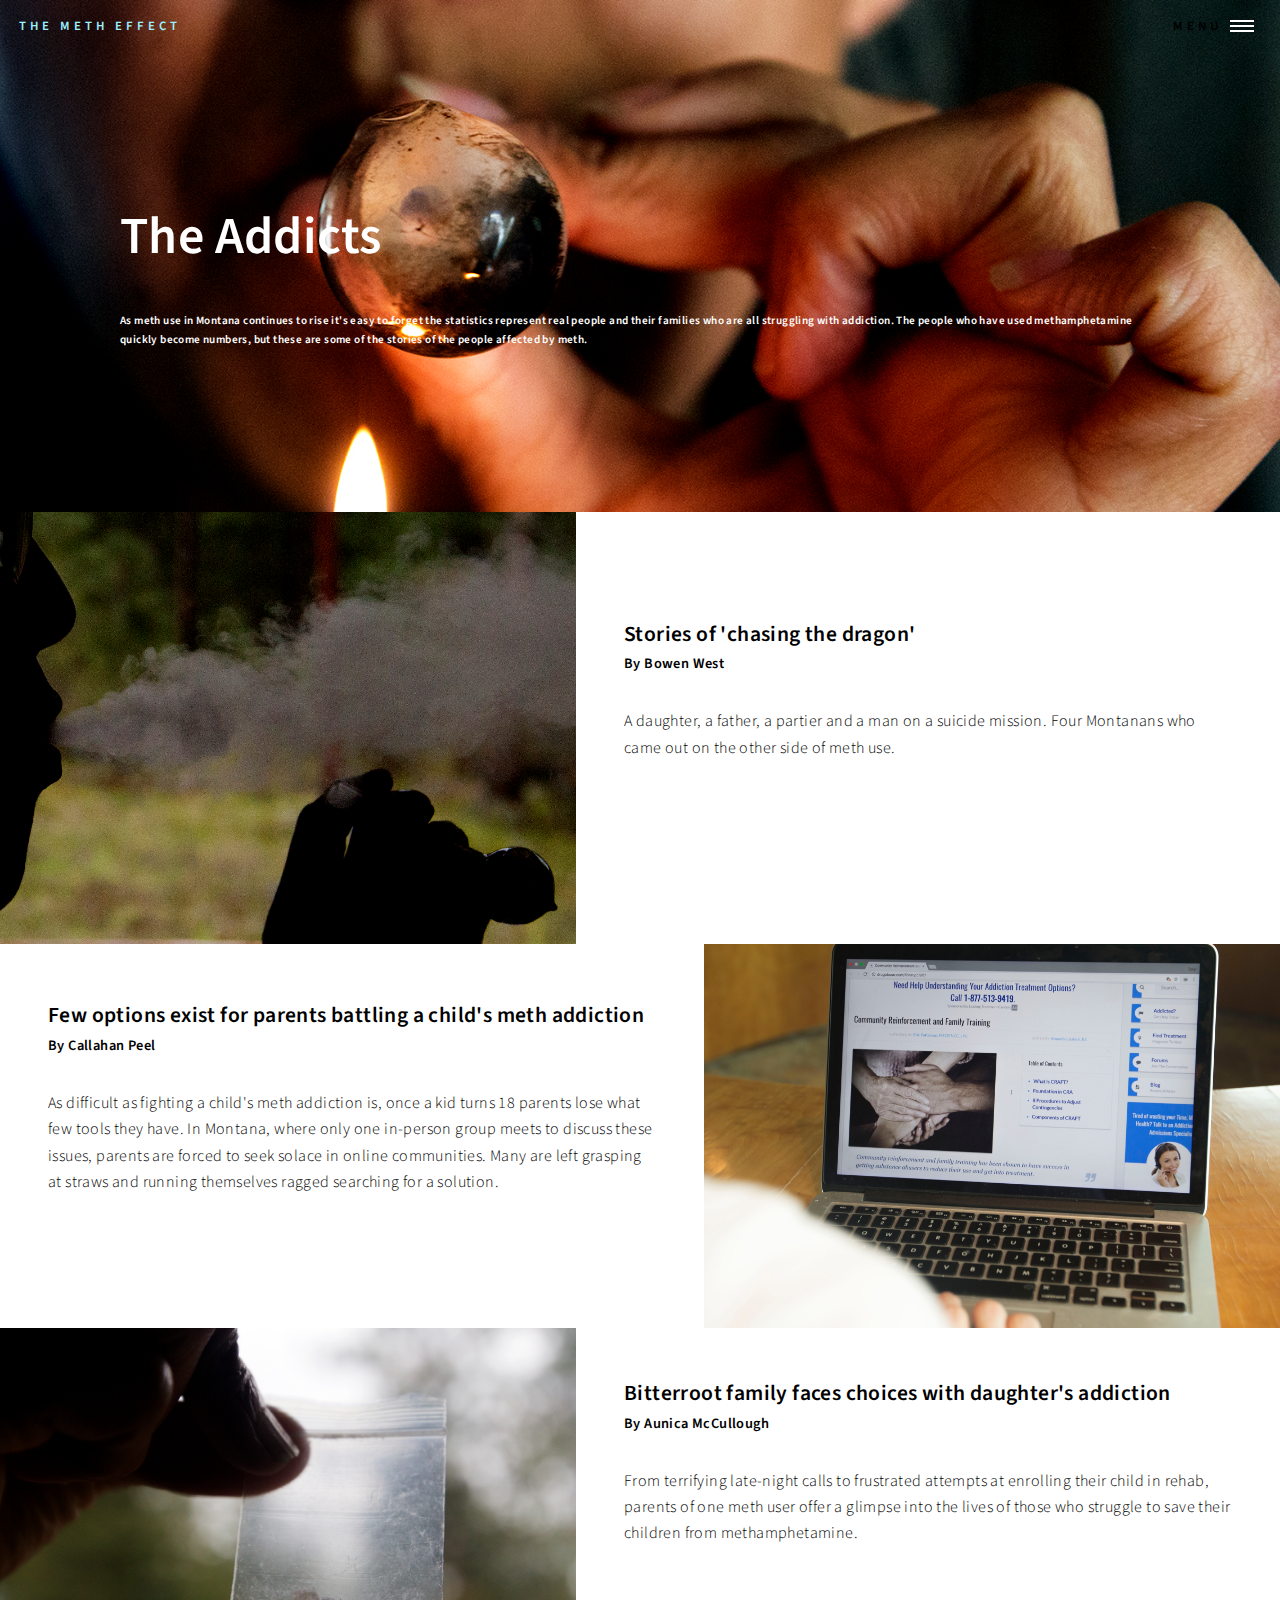
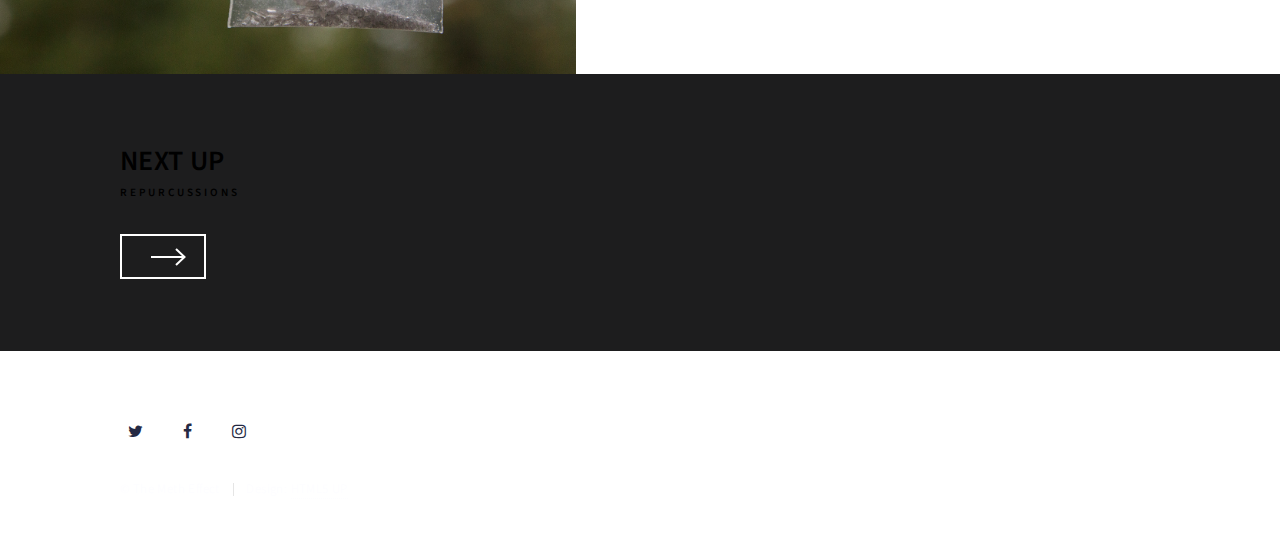
==== Addicts.html @ cb7e1b15 "First commit" ====
<!DOCTYPE HTML>
<!--
	Forty by HTML5 UP
	html5up.net | @ajlkn
	Free for personal and commercial use under the CCA 3.0 license (html5up.net/license)
-->
<html>
	<head>
		<title>The Meth Effect | The Addicts</title>
		<meta charset="utf-8" />
		<meta name="viewport" content="width=device-width, initial-scale=1, user-scalable=no" />
		<!--[if lte IE 8]><script src="assets/js/ie/html5shiv.js"></script><![endif]-->
		<link rel="stylesheet" href="assets/css/buckets.css" />
		<!--[if lte IE 9]><link rel="stylesheet" href="assets/css/ie9.css" /><![endif]-->
		<!--[if lte IE 8]><link rel="stylesheet" href="assets/css/ie8.css" /><![endif]-->
	</head>
	<body>

		<!-- Wrapper -->
			<div id="wrapper">


				<!-- Header -->
				<!-- Note: The "styleN" class below should match that of the banner element. -->
					<header id="header" class="alt style2">
						<a href="index.html" class="logo">The Meth Effect</a>
						<nav>
							<a href="#menu">Menu</a>
						</nav>
					</header>

				<!-- Menu -->
					<nav id="menu">
						<ul class="links">
							<li><a href="index.html">Home</a></li>
							<li><a href="landing.html">About</a></li>
							<li><a href="generic.html">Contact</a></li>
							<li><a href="Production.html">Production</a></li>
							<li><a href="Addicts.html">The Addicts</a></li>
							<li><a href="Repurcussions.html">Repurcussions</a></li>
							<li><a href="Solutions.html">Seeking Solutions</a></li>
						</ul>
					</nav>

				<!-- Banner -->
				<!-- Note: The "styleN" class below should match that of the header element. -->
					<section id="banner" class="style2">
						<div class="inner">
							<span class="image">
								<img src="images-addicts/addictsbucketphoto.jpg" alt="Close up of meth pipe being smoked" />
							</span>
							<header class="major">
								<h1>The Addicts</h1>
							</header>
							<div class="content">
								<h6> As meth use in Montana continues to rise it's easy to forget the statistics represent real people and their families who are all struggling with addiction. The people who have used methamphetamine quickly become numbers, but these are some of the stories of the people affected by meth.</h6>
							</div>
						</div>
					</section>

				<!-- Main -->
					<div id="main">


						<!-- First Story -->
							<section id="two" class="spotlights">
								<section>
									<a href="generic.html" class="image">
										<img src="images-addicts/methsmoke.jpg" alt="Meth Smoke" data-position="center center" />
									</a>
									<div class="content">
										<div class="inner">
											<header class="major">
												<h3>Stories of 'chasing the dragon'</h3>
												<h5>By Bowen West</h5>
											</header>
											<p>A daughter, a father, a partier and a man on a suicide mission. Four Montanans who came out on the other side of meth use.</p>
											<ul class="actions">
												<li><a href="generic.html" class="button">Enter</a></li>
											</ul>
										</div>
									</div>
								</section>

							<!-- Second Story -->
								<section>
									<a href="generic.html" class="image">
										<img src="images-addicts/onlinesupport.jpg" alt="Online support" data-position="top center" />
									</a>
									<div class="content">
										<div class="inner">
											<header class="major">
												<h3>Few options exist for parents battling a child's meth addiction</h3>
												<h5>By Callahan Peel</h5>
											</header>
											<p>As difficult as fighting a child's meth addiction is, once a kid turns 18 parents  lose what few tools they have. In Montana, where only one in-person group meets to discuss these issues, parents are forced to seek solace in online communities. Many are left grasping at straws and running themselves ragged searching for a solution.</p>
											<ul class="actions">
												<li><a href="generic.html" class="button">Enter</a></li>
											</ul>
										</div>
									</div>
								</section>

								<!-- Third Story -->
								<section>
									<a href="generic.html" class="image">
										<img src="images-addicts/methinbag.jpg" alt="Meth in a plastic bag" data-position="25% 25%" />
									</a>
									<div class="content">
										<div class="inner">
											<header class="major">
												<h3>Bitterroot family faces choices with daughter's addiction</h3>
												<h5>By Aunica McCullough</h5>
											</header>
											<p>From terrifying late-night calls to frustrated attempts at enrolling their child in rehab, parents of one meth user offer a glimpse into the lives of those who struggle to save their children from methamphetamine.</p>
											<ul class="actions">
												<li><a href="generic.html" class="button">Enter</a></li>
											</ul>
										</div>
									</div>
								</section>
							</section>

							<!-- Fourth Story -->
							



						<!-- Next up -->
							<section id="three">
								<div class="inner">
									<header class="major">
										<h2>NEXT UP</h2>
										<p>Repurcussions</p>
									</header>
									<ul class="actions">
										<li><a href="generic.html" class="button next"></a></li>
									</ul>
								</div>
							</section>

					</div>


				<!-- Footer -->
					<footer id="footer">
						<div class="inner">
							<ul class="icons">
								<li><a href="http://www.twitter.com/mtmetheffect" class="icon alt fa-twitter"><span class="label">Twitter</span></a></li>
								<li><a href="http://facebook.com/mtmetheffect" class="icon alt fa-facebook"><span class="label">Facebook</span></a></li>
								<li><a href="http://instagram.com/mtmetheffect" class="icon alt fa-instagram"><span class="label">Instagram</span></a></li>
								
							</ul>
							<ul class="copyright">
								<li>&copy; The Meth Effect</li><li>Design: <a href="https://html5up.net">HTML5 UP</a></li>
							</ul>
						</div>
					</footer>

			</div>

		<!-- Scripts -->
			<script src="assets/js/jquery.min.js"></script>
			<script src="assets/js/jquery.scrolly.min.js"></script>
			<script src="assets/js/jquery.scrollex.min.js"></script>
			<script src="assets/js/skel.min.js"></script>
			<script src="assets/js/util.js"></script>
			<!--[if lte IE 8]><script src="assets/js/ie/respond.min.js"></script><![endif]-->
			<script src="assets/js/main.js"></script>

	</body>
</html>
---- assets/css/buckets.css ----
@import url(font-awesome.min.css);
@import url("https://fonts.googleapis.com/css?family=Source+Sans+Pro:300,300italic,600,600italic");

/*
	Forty by HTML5 UP
	html5up.net | @ajlkn
	Free for personal and commercial use under the CCA 3.0 license (html5up.net/license)
*/

/* Reset */

	html, body, div, span, applet, object, iframe, h1, h2, h3, h4, h5, h6, p, blockquote, pre, a, abbr, acronym, address, big, cite, code, del, dfn, em, img, ins, kbd, q, s, samp, small, strike, strong, sub, sup, tt, var, b, u, i, center, dl, dt, dd, ol, ul, li, fieldset, form, label, legend, table, caption, tbody, tfoot, thead, tr, th, td, article, aside, canvas, details, embed, figure, figcaption, footer, header, hgroup, menu, nav, output, ruby, section, summary, time, mark, audio, video {
		margin: 0;
		padding: 0;
		border: 0;
		font-size: 100%;
		font: inherit;
		vertical-align: baseline;
	}

	article, aside, details, figcaption, figure, footer, header, hgroup, menu, nav, section {
		display: block;
	}

	body {
		line-height: 1;
	}

	ol, ul {
		list-style: none;
	}

	blockquote, q {
		quotes: none;
	}

	blockquote:before, blockquote:after, q:before, q:after {
		content: '';
		content: none;
	}

	table {
		border-collapse: collapse;
		border-spacing: 0;
	}

	body {
		-webkit-text-size-adjust: none;
	}

/* Box Model */

	*, *:before, *:after {
		-moz-box-sizing: border-box;
		-webkit-box-sizing: border-box;
		box-sizing: border-box;
	}

/* Grid */

	.row {
		border-bottom: solid 1px transparent;
		-moz-box-sizing: border-box;
		-webkit-box-sizing: border-box;
		box-sizing: border-box;
	}

	.row > * {
		float: left;
		-moz-box-sizing: border-box;
		-webkit-box-sizing: border-box;
		box-sizing: border-box;
	}

	.row:after, .row:before {
		content: '';
		display: block;
		clear: both;
		height: 0;
	}

	.row.uniform > * > :first-child {
		margin-top: 0;
	}

	.row.uniform > * > :last-child {
		margin-bottom: 0;
	}

	.row.\30 \25 > * {
		padding: 0 0 0 0em;
	}

	.row.\30 \25 {
		margin: 0 0 -1px 0em;
	}

	.row.uniform.\30 \25 > * {
		padding: 0em 0 0 0em;
	}

	.row.uniform.\30 \25 {
		margin: 0em 0 -1px 0em;
	}

	.row > * {
		padding: 0 0 0 2em;
	}

	.row {
		margin: 0 0 -1px -2em;
	}

	.row.uniform > * {
		padding: 2em 0 0 2em;
	}

	.row.uniform {
		margin: -2em 0 -1px -2em;
	}

	.row.\32 00\25 > * {
		padding: 0 0 0 4em;
	}

	.row.\32 00\25 {
		margin: 0 0 -1px -4em;
	}

	.row.uniform.\32 00\25 > * {
		padding: 4em 0 0 4em;
	}

	.row.uniform.\32 00\25 {
		margin: -4em 0 -1px -4em;
	}

	.row.\31 50\25 > * {
		padding: 0 0 0 3em;
	}

	.row.\31 50\25 {
		margin: 0 0 -1px -3em;
	}

	.row.uniform.\31 50\25 > * {
		padding: 3em 0 0 3em;
	}

	.row.uniform.\31 50\25 {
		margin: -3em 0 -1px -3em;
	}

	.row.\35 0\25 > * {
		padding: 0 0 0 1em;
	}

	.row.\35 0\25 {
		margin: 0 0 -1px -1em;
	}

	.row.uniform.\35 0\25 > * {
		padding: 1em 0 0 1em;
	}

	.row.uniform.\35 0\25 {
		margin: -1em 0 -1px -1em;
	}

	.row.\32 5\25 > * {
		padding: 0 0 0 0.5em;
	}

	.row.\32 5\25 {
		margin: 0 0 -1px -0.5em;
	}

	.row.uniform.\32 5\25 > * {
		padding: 0.5em 0 0 0.5em;
	}

	.row.uniform.\32 5\25 {
		margin: -0.5em 0 -1px -0.5em;
	}

	.\31 2u, .\31 2u\24 {
		width: 100%;
		clear: none;
		margin-left: 0;
	}

	.\31 1u, .\31 1u\24 {
		width: 91.6666666667%;
		clear: none;
		margin-left: 0;
	}

	.\31 0u, .\31 0u\24 {
		width: 83.3333333333%;
		clear: none;
		margin-left: 0;
	}

	.\39 u, .\39 u\24 {
		width: 75%;
		clear: none;
		margin-left: 0;
	}

	.\38 u, .\38 u\24 {
		width: 66.6666666667%;
		clear: none;
		margin-left: 0;
	}

	.\37 u, .\37 u\24 {
		width: 58.3333333333%;
		clear: none;
		margin-left: 0;
	}

	.\36 u, .\36 u\24 {
		width: 50%;
		clear: none;
		margin-left: 0;
	}

	.\35 u, .\35 u\24 {
		width: 41.6666666667%;
		clear: none;
		margin-left: 0;
	}

	.\34 u, .\34 u\24 {
		width: 33.3333333333%;
		clear: none;
		margin-left: 0;
	}

	.\33 u, .\33 u\24 {
		width: 25%;
		clear: none;
		margin-left: 0;
	}

	.\32 u, .\32 u\24 {
		width: 16.6666666667%;
		clear: none;
		margin-left: 0;
	}

	.\31 u, .\31 u\24 {
		width: 8.3333333333%;
		clear: none;
		margin-left: 0;
	}

	.\31 2u\24 + *,
	.\31 1u\24 + *,
	.\31 0u\24 + *,
	.\39 u\24 + *,
	.\38 u\24 + *,
	.\37 u\24 + *,
	.\36 u\24 + *,
	.\35 u\24 + *,
	.\34 u\24 + *,
	.\33 u\24 + *,
	.\32 u\24 + *,
	.\31 u\24 + * {
		clear: left;
	}

	.\-11u {
		margin-left: 91.66667%;
	}

	.\-10u {
		margin-left: 83.33333%;
	}

	.\-9u {
		margin-left: 75%;
	}

	.\-8u {
		margin-left: 66.66667%;
	}

	.\-7u {
		margin-left: 58.33333%;
	}

	.\-6u {
		margin-left: 50%;
	}

	.\-5u {
		margin-left: 41.66667%;
	}

	.\-4u {
		margin-left: 33.33333%;
	}

	.\-3u {
		margin-left: 25%;
	}

	.\-2u {
		margin-left: 16.66667%;
	}

	.\-1u {
		margin-left: 8.33333%;
	}

	@media screen and (max-width: 1680px) {

		.row > * {
			padding: 0 0 0 2em;
		}

		.row {
			margin: 0 0 -1px -2em;
		}

		.row.uniform > * {
			padding: 2em 0 0 2em;
		}

		.row.uniform {
			margin: -2em 0 -1px -2em;
		}

		.row.\32 00\25 > * {
			padding: 0 0 0 4em;
		}

		.row.\32 00\25 {
			margin: 0 0 -1px -4em;
		}

		.row.uniform.\32 00\25 > * {
			padding: 4em 0 0 4em;
		}

		.row.uniform.\32 00\25 {
			margin: -4em 0 -1px -4em;
		}

		.row.\31 50\25 > * {
			padding: 0 0 0 3em;
		}

		.row.\31 50\25 {
			margin: 0 0 -1px -3em;
		}

		.row.uniform.\31 50\25 > * {
			padding: 3em 0 0 3em;
		}

		.row.uniform.\31 50\25 {
			margin: -3em 0 -1px -3em;
		}

		.row.\35 0\25 > * {
			padding: 0 0 0 1em;
		}

		.row.\35 0\25 {
			margin: 0 0 -1px -1em;
		}

		.row.uniform.\35 0\25 > * {
			padding: 1em 0 0 1em;
		}

		.row.uniform.\35 0\25 {
			margin: -1em 0 -1px -1em;
		}

		.row.\32 5\25 > * {
			padding: 0 0 0 0.5em;
		}

		.row.\32 5\25 {
			margin: 0 0 -1px -0.5em;
		}

		.row.uniform.\32 5\25 > * {
			padding: 0.5em 0 0 0.5em;
		}

		.row.uniform.\32 5\25 {
			margin: -0.5em 0 -1px -0.5em;
		}

		.\31 2u\28xlarge\29, .\31 2u\24\28xlarge\29 {
			width: 100%;
			clear: none;
			margin-left: 0;
		}

		.\31 1u\28xlarge\29, .\31 1u\24\28xlarge\29 {
			width: 91.6666666667%;
			clear: none;
			margin-left: 0;
		}

		.\31 0u\28xlarge\29, .\31 0u\24\28xlarge\29 {
			width: 83.3333333333%;
			clear: none;
			margin-left: 0;
		}

		.\39 u\28xlarge\29, .\39 u\24\28xlarge\29 {
			width: 75%;
			clear: none;
			margin-left: 0;
		}

		.\38 u\28xlarge\29, .\38 u\24\28xlarge\29 {
			width: 66.6666666667%;
			clear: none;
			margin-left: 0;
		}

		.\37 u\28xlarge\29, .\37 u\24\28xlarge\29 {
			width: 58.3333333333%;
			clear: none;
			margin-left: 0;
		}

		.\36 u\28xlarge\29, .\36 u\24\28xlarge\29 {
			width: 50%;
			clear: none;
			margin-left: 0;
		}

		.\35 u\28xlarge\29, .\35 u\24\28xlarge\29 {
			width: 41.6666666667%;
			clear: none;
			margin-left: 0;
		}

		.\34 u\28xlarge\29, .\34 u\24\28xlarge\29 {
			width: 33.3333333333%;
			clear: none;
			margin-left: 0;
		}

		.\33 u\28xlarge\29, .\33 u\24\28xlarge\29 {
			width: 25%;
			clear: none;
			margin-left: 0;
		}

		.\32 u\28xlarge\29, .\32 u\24\28xlarge\29 {
			width: 16.6666666667%;
			clear: none;
			margin-left: 0;
		}

		.\31 u\28xlarge\29, .\31 u\24\28xlarge\29 {
			width: 8.3333333333%;
			clear: none;
			margin-left: 0;
		}

		.\31 2u\24\28xlarge\29 + *,
		.\31 1u\24\28xlarge\29 + *,
		.\31 0u\24\28xlarge\29 + *,
		.\39 u\24\28xlarge\29 + *,
		.\38 u\24\28xlarge\29 + *,
		.\37 u\24\28xlarge\29 + *,
		.\36 u\24\28xlarge\29 + *,
		.\35 u\24\28xlarge\29 + *,
		.\34 u\24\28xlarge\29 + *,
		.\33 u\24\28xlarge\29 + *,
		.\32 u\24\28xlarge\29 + *,
		.\31 u\24\28xlarge\29 + * {
			clear: left;
		}

		.\-11u\28xlarge\29 {
			margin-left: 91.66667%;
		}

		.\-10u\28xlarge\29 {
			margin-left: 83.33333%;
		}

		.\-9u\28xlarge\29 {
			margin-left: 75%;
		}

		.\-8u\28xlarge\29 {
			margin-left: 66.66667%;
		}

		.\-7u\28xlarge\29 {
			margin-left: 58.33333%;
		}

		.\-6u\28xlarge\29 {
			margin-left: 50%;
		}

		.\-5u\28xlarge\29 {
			margin-left: 41.66667%;
		}

		.\-4u\28xlarge\29 {
			margin-left: 33.33333%;
		}

		.\-3u\28xlarge\29 {
			margin-left: 25%;
		}

		.\-2u\28xlarge\29 {
			margin-left: 16.66667%;
		}

		.\-1u\28xlarge\29 {
			margin-left: 8.33333%;
		}

	}

	@media screen and (max-width: 1280px) {

		.row > * {
			padding: 0 0 0 1.5em;
		}

		.row {
			margin: 0 0 -1px -1.5em;
		}

		.row.uniform > * {
			padding: 1.5em 0 0 1.5em;
		}

		.row.uniform {
			margin: -1.5em 0 -1px -1.5em;
		}

		.row.\32 00\25 > * {
			padding: 0 0 0 3em;
		}

		.row.\32 00\25 {
			margin: 0 0 -1px -3em;
		}

		.row.uniform.\32 00\25 > * {
			padding: 3em 0 0 3em;
		}

		.row.uniform.\32 00\25 {
			margin: -3em 0 -1px -3em;
		}

		.row.\31 50\25 > * {
			padding: 0 0 0 2.25em;
		}

		.row.\31 50\25 {
			margin: 0 0 -1px -2.25em;
		}

		.row.uniform.\31 50\25 > * {
			padding: 2.25em 0 0 2.25em;
		}

		.row.uniform.\31 50\25 {
			margin: -2.25em 0 -1px -2.25em;
		}

		.row.\35 0\25 > * {
			padding: 0 0 0 0.75em;
		}

		.row.\35 0\25 {
			margin: 0 0 -1px -0.75em;
		}

		.row.uniform.\35 0\25 > * {
			padding: 0.75em 0 0 0.75em;
		}

		.row.uniform.\35 0\25 {
			margin: -0.75em 0 -1px -0.75em;
		}

		.row.\32 5\25 > * {
			padding: 0 0 0 0.375em;
		}

		.row.\32 5\25 {
			margin: 0 0 -1px -0.375em;
		}

		.row.uniform.\32 5\25 > * {
			padding: 0.375em 0 0 0.375em;
		}

		.row.uniform.\32 5\25 {
			margin: -0.375em 0 -1px -0.375em;
		}

		.\31 2u\28large\29, .\31 2u\24\28large\29 {
			width: 100%;
			clear: none;
			margin-left: 0;
		}

		.\31 1u\28large\29, .\31 1u\24\28large\29 {
			width: 91.6666666667%;
			clear: none;
			margin-left: 0;
		}

		.\31 0u\28large\29, .\31 0u\24\28large\29 {
			width: 83.3333333333%;
			clear: none;
			margin-left: 0;
		}

		.\39 u\28large\29, .\39 u\24\28large\29 {
			width: 75%;
			clear: none;
			margin-left: 0;
		}

		.\38 u\28large\29, .\38 u\24\28large\29 {
			width: 66.6666666667%;
			clear: none;
			margin-left: 0;
		}

		.\37 u\28large\29, .\37 u\24\28large\29 {
			width: 58.3333333333%;
			clear: none;
			margin-left: 0;
		}

		.\36 u\28large\29, .\36 u\24\28large\29 {
			width: 50%;
			clear: none;
			margin-left: 0;
		}

		.\35 u\28large\29, .\35 u\24\28large\29 {
			width: 41.6666666667%;
			clear: none;
			margin-left: 0;
		}

		.\34 u\28large\29, .\34 u\24\28large\29 {
			width: 33.3333333333%;
			clear: none;
			margin-left: 0;
		}

		.\33 u\28large\29, .\33 u\24\28large\29 {
			width: 25%;
			clear: none;
			margin-left: 0;
		}

		.\32 u\28large\29, .\32 u\24\28large\29 {
			width: 16.6666666667%;
			clear: none;
			margin-left: 0;
		}

		.\31 u\28large\29, .\31 u\24\28large\29 {
			width: 8.3333333333%;
			clear: none;
			margin-left: 0;
		}

		.\31 2u\24\28large\29 + *,
		.\31 1u\24\28large\29 + *,
		.\31 0u\24\28large\29 + *,
		.\39 u\24\28large\29 + *,
		.\38 u\24\28large\29 + *,
		.\37 u\24\28large\29 + *,
		.\36 u\24\28large\29 + *,
		.\35 u\24\28large\29 + *,
		.\34 u\24\28large\29 + *,
		.\33 u\24\28large\29 + *,
		.\32 u\24\28large\29 + *,
		.\31 u\24\28large\29 + * {
			clear: left;
		}

		.\-11u\28large\29 {
			margin-left: 91.66667%;
		}

		.\-10u\28large\29 {
			margin-left: 83.33333%;
		}

		.\-9u\28large\29 {
			margin-left: 75%;
		}

		.\-8u\28large\29 {
			margin-left: 66.66667%;
		}

		.\-7u\28large\29 {
			margin-left: 58.33333%;
		}

		.\-6u\28large\29 {
			margin-left: 50%;
		}

		.\-5u\28large\29 {
			margin-left: 41.66667%;
		}

		.\-4u\28large\29 {
			margin-left: 33.33333%;
		}

		.\-3u\28large\29 {
			margin-left: 25%;
		}

		.\-2u\28large\29 {
			margin-left: 16.66667%;
		}

		.\-1u\28large\29 {
			margin-left: 8.33333%;
		}

	}

	@media screen and (max-width: 980px) {

		.row > * {
			padding: 0 0 0 1.5em;
		}

		.row {
			margin: 0 0 -1px -1.5em;
		}

		.row.uniform > * {
			padding: 1.5em 0 0 1.5em;
		}

		.row.uniform {
			margin: -1.5em 0 -1px -1.5em;
		}

		.row.\32 00\25 > * {
			padding: 0 0 0 3em;
		}

		.row.\32 00\25 {
			margin: 0 0 -1px -3em;
		}

		.row.uniform.\32 00\25 > * {
			padding: 3em 0 0 3em;
		}

		.row.uniform.\32 00\25 {
			margin: -3em 0 -1px -3em;
		}

		.row.\31 50\25 > * {
			padding: 0 0 0 2.25em;
		}

		.row.\31 50\25 {
			margin: 0 0 -1px -2.25em;
		}

		.row.uniform.\31 50\25 > * {
			padding: 2.25em 0 0 2.25em;
		}

		.row.uniform.\31 50\25 {
			margin: -2.25em 0 -1px -2.25em;
		}

		.row.\35 0\25 > * {
			padding: 0 0 0 0.75em;
		}

		.row.\35 0\25 {
			margin: 0 0 -1px -0.75em;
		}

		.row.uniform.\35 0\25 > * {
			padding: 0.75em 0 0 0.75em;
		}

		.row.uniform.\35 0\25 {
			margin: -0.75em 0 -1px -0.75em;
		}

		.row.\32 5\25 > * {
			padding: 0 0 0 0.375em;
		}

		.row.\32 5\25 {
			margin: 0 0 -1px -0.375em;
		}

		.row.uniform.\32 5\25 > * {
			padding: 0.375em 0 0 0.375em;
		}

		.row.uniform.\32 5\25 {
			margin: -0.375em 0 -1px -0.375em;
		}

		.\31 2u\28medium\29, .\31 2u\24\28medium\29 {
			width: 100%;
			clear: none;
			margin-left: 0;
		}

		.\31 1u\28medium\29, .\31 1u\24\28medium\29 {
			width: 91.6666666667%;
			clear: none;
			margin-left: 0;
		}

		.\31 0u\28medium\29, .\31 0u\24\28medium\29 {
			width: 83.3333333333%;
			clear: none;
			margin-left: 0;
		}

		.\39 u\28medium\29, .\39 u\24\28medium\29 {
			width: 75%;
			clear: none;
			margin-left: 0;
		}

		.\38 u\28medium\29, .\38 u\24\28medium\29 {
			width: 66.6666666667%;
			clear: none;
			margin-left: 0;
		}

		.\37 u\28medium\29, .\37 u\24\28medium\29 {
			width: 58.3333333333%;
			clear: none;
			margin-left: 0;
		}

		.\36 u\28medium\29, .\36 u\24\28medium\29 {
			width: 50%;
			clear: none;
			margin-left: 0;
		}

		.\35 u\28medium\29, .\35 u\24\28medium\29 {
			width: 41.6666666667%;
			clear: none;
			margin-left: 0;
		}

		.\34 u\28medium\29, .\34 u\24\28medium\29 {
			width: 33.3333333333%;
			clear: none;
			margin-left: 0;
		}

		.\33 u\28medium\29, .\33 u\24\28medium\29 {
			width: 25%;
			clear: none;
			margin-left: 0;
		}

		.\32 u\28medium\29, .\32 u\24\28medium\29 {
			width: 16.6666666667%;
			clear: none;
			margin-left: 0;
		}

		.\31 u\28medium\29, .\31 u\24\28medium\29 {
			width: 8.3333333333%;
			clear: none;
			margin-left: 0;
		}

		.\31 2u\24\28medium\29 + *,
		.\31 1u\24\28medium\29 + *,
		.\31 0u\24\28medium\29 + *,
		.\39 u\24\28medium\29 + *,
		.\38 u\24\28medium\29 + *,
		.\37 u\24\28medium\29 + *,
		.\36 u\24\28medium\29 + *,
		.\35 u\24\28medium\29 + *,
		.\34 u\24\28medium\29 + *,
		.\33 u\24\28medium\29 + *,
		.\32 u\24\28medium\29 + *,
		.\31 u\24\28medium\29 + * {
			clear: left;
		}

		.\-11u\28medium\29 {
			margin-left: 91.66667%;
		}

		.\-10u\28medium\29 {
			margin-left: 83.33333%;
		}

		.\-9u\28medium\29 {
			margin-left: 75%;
		}

		.\-8u\28medium\29 {
			margin-left: 66.66667%;
		}

		.\-7u\28medium\29 {
			margin-left: 58.33333%;
		}

		.\-6u\28medium\29 {
			margin-left: 50%;
		}

		.\-5u\28medium\29 {
			margin-left: 41.66667%;
		}

		.\-4u\28medium\29 {
			margin-left: 33.33333%;
		}

		.\-3u\28medium\29 {
			margin-left: 25%;
		}

		.\-2u\28medium\29 {
			margin-left: 16.66667%;
		}

		.\-1u\28medium\29 {
			margin-left: 8.33333%;
		}

	}

	@media screen and (max-width: 736px) {

		.row > * {
			padding: 0 0 0 1.25em;
		}

		.row {
			margin: 0 0 -1px -1.25em;
		}

		.row.uniform > * {
			padding: 1.25em 0 0 1.25em;
		}

		.row.uniform {
			margin: -1.25em 0 -1px -1.25em;
		}

		.row.\32 00\25 > * {
			padding: 0 0 0 2.5em;
		}

		.row.\32 00\25 {
			margin: 0 0 -1px -2.5em;
		}

		.row.uniform.\32 00\25 > * {
			padding: 2.5em 0 0 2.5em;
		}

		.row.uniform.\32 00\25 {
			margin: -2.5em 0 -1px -2.5em;
		}

		.row.\31 50\25 > * {
			padding: 0 0 0 1.875em;
		}

		.row.\31 50\25 {
			margin: 0 0 -1px -1.875em;
		}

		.row.uniform.\31 50\25 > * {
			padding: 1.875em 0 0 1.875em;
		}

		.row.uniform.\31 50\25 {
			margin: -1.875em 0 -1px -1.875em;
		}

		.row.\35 0\25 > * {
			padding: 0 0 0 0.625em;
		}

		.row.\35 0\25 {
			margin: 0 0 -1px -0.625em;
		}

		.row.uniform.\35 0\25 > * {
			padding: 0.625em 0 0 0.625em;
		}

		.row.uniform.\35 0\25 {
			margin: -0.625em 0 -1px -0.625em;
		}

		.row.\32 5\25 > * {
			padding: 0 0 0 0.3125em;
		}

		.row.\32 5\25 {
			margin: 0 0 -1px -0.3125em;
		}

		.row.uniform.\32 5\25 > * {
			padding: 0.3125em 0 0 0.3125em;
		}

		.row.uniform.\32 5\25 {
			margin: -0.3125em 0 -1px -0.3125em;
		}

		.\31 2u\28small\29, .\31 2u\24\28small\29 {
			width: 100%;
			clear: none;
			margin-left: 0;
		}

		.\31 1u\28small\29, .\31 1u\24\28small\29 {
			width: 91.6666666667%;
			clear: none;
			margin-left: 0;
		}

		.\31 0u\28small\29, .\31 0u\24\28small\29 {
			width: 83.3333333333%;
			clear: none;
			margin-left: 0;
		}

		.\39 u\28small\29, .\39 u\24\28small\29 {
			width: 75%;
			clear: none;
			margin-left: 0;
		}

		.\38 u\28small\29, .\38 u\24\28small\29 {
			width: 66.6666666667%;
			clear: none;
			margin-left: 0;
		}

		.\37 u\28small\29, .\37 u\24\28small\29 {
			width: 58.3333333333%;
			clear: none;
			margin-left: 0;
		}

		.\36 u\28small\29, .\36 u\24\28small\29 {
			width: 50%;
			clear: none;
			margin-left: 0;
		}

		.\35 u\28small\29, .\35 u\24\28small\29 {
			width: 41.6666666667%;
			clear: none;
			margin-left: 0;
		}

		.\34 u\28small\29, .\34 u\24\28small\29 {
			width: 33.3333333333%;
			clear: none;
			margin-left: 0;
		}

		.\33 u\28small\29, .\33 u\24\28small\29 {
			width: 25%;
			clear: none;
			margin-left: 0;
		}

		.\32 u\28small\29, .\32 u\24\28small\29 {
			width: 16.6666666667%;
			clear: none;
			margin-left: 0;
		}

		.\31 u\28small\29, .\31 u\24\28small\29 {
			width: 8.3333333333%;
			clear: none;
			margin-left: 0;
		}

		.\31 2u\24\28small\29 + *,
		.\31 1u\24\28small\29 + *,
		.\31 0u\24\28small\29 + *,
		.\39 u\24\28small\29 + *,
		.\38 u\24\28small\29 + *,
		.\37 u\24\28small\29 + *,
		.\36 u\24\28small\29 + *,
		.\35 u\24\28small\29 + *,
		.\34 u\24\28small\29 + *,
		.\33 u\24\28small\29 + *,
		.\32 u\24\28small\29 + *,
		.\31 u\24\28small\29 + * {
			clear: left;
		}

		.\-11u\28small\29 {
			margin-left: 91.66667%;
		}

		.\-10u\28small\29 {
			margin-left: 83.33333%;
		}

		.\-9u\28small\29 {
			margin-left: 75%;
		}

		.\-8u\28small\29 {
			margin-left: 66.66667%;
		}

		.\-7u\28small\29 {
			margin-left: 58.33333%;
		}

		.\-6u\28small\29 {
			margin-left: 50%;
		}

		.\-5u\28small\29 {
			margin-left: 41.66667%;
		}

		.\-4u\28small\29 {
			margin-left: 33.33333%;
		}

		.\-3u\28small\29 {
			margin-left: 25%;
		}

		.\-2u\28small\29 {
			margin-left: 16.66667%;
		}

		.\-1u\28small\29 {
			margin-left: 8.33333%;
		}

	}

	@media screen and (max-width: 480px) {

		.row > * {
			padding: 0 0 0 1.25em;
		}

		.row {
			margin: 0 0 -1px -1.25em;
		}

		.row.uniform > * {
			padding: 1.25em 0 0 1.25em;
		}

		.row.uniform {
			margin: -1.25em 0 -1px -1.25em;
		}

		.row.\32 00\25 > * {
			padding: 0 0 0 2.5em;
		}

		.row.\32 00\25 {
			margin: 0 0 -1px -2.5em;
		}

		.row.uniform.\32 00\25 > * {
			padding: 2.5em 0 0 2.5em;
		}

		.row.uniform.\32 00\25 {
			margin: -2.5em 0 -1px -2.5em;
		}

		.row.\31 50\25 > * {
			padding: 0 0 0 1.875em;
		}

		.row.\31 50\25 {
			margin: 0 0 -1px -1.875em;
		}

		.row.uniform.\31 50\25 > * {
			padding: 1.875em 0 0 1.875em;
		}

		.row.uniform.\31 50\25 {
			margin: -1.875em 0 -1px -1.875em;
		}

		.row.\35 0\25 > * {
			padding: 0 0 0 0.625em;
		}

		.row.\35 0\25 {
			margin: 0 0 -1px -0.625em;
		}

		.row.uniform.\35 0\25 > * {
			padding: 0.625em 0 0 0.625em;
		}

		.row.uniform.\35 0\25 {
			margin: -0.625em 0 -1px -0.625em;
		}

		.row.\32 5\25 > * {
			padding: 0 0 0 0.3125em;
		}

		.row.\32 5\25 {
			margin: 0 0 -1px -0.3125em;
		}

		.row.uniform.\32 5\25 > * {
			padding: 0.3125em 0 0 0.3125em;
		}

		.row.uniform.\32 5\25 {
			margin: -0.3125em 0 -1px -0.3125em;
		}

		.\31 2u\28xsmall\29, .\31 2u\24\28xsmall\29 {
			width: 100%;
			clear: none;
			margin-left: 0;
		}

		.\31 1u\28xsmall\29, .\31 1u\24\28xsmall\29 {
			width: 91.6666666667%;
			clear: none;
			margin-left: 0;
		}

		.\31 0u\28xsmall\29, .\31 0u\24\28xsmall\29 {
			width: 83.3333333333%;
			clear: none;
			margin-left: 0;
		}

		.\39 u\28xsmall\29, .\39 u\24\28xsmall\29 {
			width: 75%;
			clear: none;
			margin-left: 0;
		}

		.\38 u\28xsmall\29, .\38 u\24\28xsmall\29 {
			width: 66.6666666667%;
			clear: none;
			margin-left: 0;
		}

		.\37 u\28xsmall\29, .\37 u\24\28xsmall\29 {
			width: 58.3333333333%;
			clear: none;
			margin-left: 0;
		}

		.\36 u\28xsmall\29, .\36 u\24\28xsmall\29 {
			width: 50%;
			clear: none;
			margin-left: 0;
		}

		.\35 u\28xsmall\29, .\35 u\24\28xsmall\29 {
			width: 41.6666666667%;
			clear: none;
			margin-left: 0;
		}

		.\34 u\28xsmall\29, .\34 u\24\28xsmall\29 {
			width: 33.3333333333%;
			clear: none;
			margin-left: 0;
		}

		.\33 u\28xsmall\29, .\33 u\24\28xsmall\29 {
			width: 25%;
			clear: none;
			margin-left: 0;
		}

		.\32 u\28xsmall\29, .\32 u\24\28xsmall\29 {
			width: 16.6666666667%;
			clear: none;
			margin-left: 0;
		}

		.\31 u\28xsmall\29, .\31 u\24\28xsmall\29 {
			width: 8.3333333333%;
			clear: none;
			margin-left: 0;
		}

		.\31 2u\24\28xsmall\29 + *,
		.\31 1u\24\28xsmall\29 + *,
		.\31 0u\24\28xsmall\29 + *,
		.\39 u\24\28xsmall\29 + *,
		.\38 u\24\28xsmall\29 + *,
		.\37 u\24\28xsmall\29 + *,
		.\36 u\24\28xsmall\29 + *,
		.\35 u\24\28xsmall\29 + *,
		.\34 u\24\28xsmall\29 + *,
		.\33 u\24\28xsmall\29 + *,
		.\32 u\24\28xsmall\29 + *,
		.\31 u\24\28xsmall\29 + * {
			clear: left;
		}

		.\-11u\28xsmall\29 {
			margin-left: 91.66667%;
		}

		.\-10u\28xsmall\29 {
			margin-left: 83.33333%;
		}

		.\-9u\28xsmall\29 {
			margin-left: 75%;
		}

		.\-8u\28xsmall\29 {
			margin-left: 66.66667%;
		}

		.\-7u\28xsmall\29 {
			margin-left: 58.33333%;
		}

		.\-6u\28xsmall\29 {
			margin-left: 50%;
		}

		.\-5u\28xsmall\29 {
			margin-left: 41.66667%;
		}

		.\-4u\28xsmall\29 {
			margin-left: 33.33333%;
		}

		.\-3u\28xsmall\29 {
			margin-left: 25%;
		}

		.\-2u\28xsmall\29 {
			margin-left: 16.66667%;
		}

		.\-1u\28xsmall\29 {
			margin-left: 8.33333%;
		}

	}

	@media screen and (max-width: 360px) {

		.row > * {
			padding: 0 0 0 1.25em;
		}

		.row {
			margin: 0 0 -1px -1.25em;
		}

		.row.uniform > * {
			padding: 1.25em 0 0 1.25em;
		}

		.row.uniform {
			margin: -1.25em 0 -1px -1.25em;
		}

		.row.\32 00\25 > * {
			padding: 0 0 0 2.5em;
		}

		.row.\32 00\25 {
			margin: 0 0 -1px -2.5em;
		}

		.row.uniform.\32 00\25 > * {
			padding: 2.5em 0 0 2.5em;
		}

		.row.uniform.\32 00\25 {
			margin: -2.5em 0 -1px -2.5em;
		}

		.row.\31 50\25 > * {
			padding: 0 0 0 1.875em;
		}

		.row.\31 50\25 {
			margin: 0 0 -1px -1.875em;
		}

		.row.uniform.\31 50\25 > * {
			padding: 1.875em 0 0 1.875em;
		}

		.row.uniform.\31 50\25 {
			margin: -1.875em 0 -1px -1.875em;
		}

		.row.\35 0\25 > * {
			padding: 0 0 0 0.625em;
		}

		.row.\35 0\25 {
			margin: 0 0 -1px -0.625em;
		}

		.row.uniform.\35 0\25 > * {
			padding: 0.625em 0 0 0.625em;
		}

		.row.uniform.\35 0\25 {
			margin: -0.625em 0 -1px -0.625em;
		}

		.row.\32 5\25 > * {
			padding: 0 0 0 0.3125em;
		}

		.row.\32 5\25 {
			margin: 0 0 -1px -0.3125em;
		}

		.row.uniform.\32 5\25 > * {
			padding: 0.3125em 0 0 0.3125em;
		}

		.row.uniform.\32 5\25 {
			margin: -0.3125em 0 -1px -0.3125em;
		}

		.\31 2u\28xxsmall\29, .\31 2u\24\28xxsmall\29 {
			width: 100%;
			clear: none;
			margin-left: 0;
		}

		.\31 1u\28xxsmall\29, .\31 1u\24\28xxsmall\29 {
			width: 91.6666666667%;
			clear: none;
			margin-left: 0;
		}

		.\31 0u\28xxsmall\29, .\31 0u\24\28xxsmall\29 {
			width: 83.3333333333%;
			clear: none;
			margin-left: 0;
		}

		.\39 u\28xxsmall\29, .\39 u\24\28xxsmall\29 {
			width: 75%;
			clear: none;
			margin-left: 0;
		}

		.\38 u\28xxsmall\29, .\38 u\24\28xxsmall\29 {
			width: 66.6666666667%;
			clear: none;
			margin-left: 0;
		}

		.\37 u\28xxsmall\29, .\37 u\24\28xxsmall\29 {
			width: 58.3333333333%;
			clear: none;
			margin-left: 0;
		}

		.\36 u\28xxsmall\29, .\36 u\24\28xxsmall\29 {
			width: 50%;
			clear: none;
			margin-left: 0;
		}

		.\35 u\28xxsmall\29, .\35 u\24\28xxsmall\29 {
			width: 41.6666666667%;
			clear: none;
			margin-left: 0;
		}

		.\34 u\28xxsmall\29, .\34 u\24\28xxsmall\29 {
			width: 33.3333333333%;
			clear: none;
			margin-left: 0;
		}

		.\33 u\28xxsmall\29, .\33 u\24\28xxsmall\29 {
			width: 25%;
			clear: none;
			margin-left: 0;
		}

		.\32 u\28xxsmall\29, .\32 u\24\28xxsmall\29 {
			width: 16.6666666667%;
			clear: none;
			margin-left: 0;
		}

		.\31 u\28xxsmall\29, .\31 u\24\28xxsmall\29 {
			width: 8.3333333333%;
			clear: none;
			margin-left: 0;
		}

		.\31 2u\24\28xxsmall\29 + *,
		.\31 1u\24\28xxsmall\29 + *,
		.\31 0u\24\28xxsmall\29 + *,
		.\39 u\24\28xxsmall\29 + *,
		.\38 u\24\28xxsmall\29 + *,
		.\37 u\24\28xxsmall\29 + *,
		.\36 u\24\28xxsmall\29 + *,
		.\35 u\24\28xxsmall\29 + *,
		.\34 u\24\28xxsmall\29 + *,
		.\33 u\24\28xxsmall\29 + *,
		.\32 u\24\28xxsmall\29 + *,
		.\31 u\24\28xxsmall\29 + * {
			clear: left;
		}

		.\-11u\28xxsmall\29 {
			margin-left: 91.66667%;
		}

		.\-10u\28xxsmall\29 {
			margin-left: 83.33333%;
		}

		.\-9u\28xxsmall\29 {
			margin-left: 75%;
		}

		.\-8u\28xxsmall\29 {
			margin-left: 66.66667%;
		}

		.\-7u\28xxsmall\29 {
			margin-left: 58.33333%;
		}

		.\-6u\28xxsmall\29 {
			margin-left: 50%;
		}

		.\-5u\28xxsmall\29 {
			margin-left: 41.66667%;
		}

		.\-4u\28xxsmall\29 {
			margin-left: 33.33333%;
		}

		.\-3u\28xxsmall\29 {
			margin-left: 25%;
		}

		.\-2u\28xxsmall\29 {
			margin-left: 16.66667%;
		}

		.\-1u\28xxsmall\29 {
			margin-left: 8.33333%;
		}

	}

/* Basic */

	@-ms-viewport {
		width: device-width;
	}

	body {
		-ms-overflow-style: scrollbar;
	}

	@media screen and (max-width: 480px) {

		html, body {
			min-width: 320px;
		}

	}

	body {
		background: #gray;
	}

		body.is-loading *, body.is-loading *:before, body.is-loading *:after {
			-moz-animation: none !important;
			-webkit-animation: none !important;
			-ms-animation: none !important;
			animation: none !important;
			-moz-transition: none !important;
			-webkit-transition: none !important;
			-ms-transition: none !important;
			transition: none !important;
		}

/* Type */

	body, input, select, textarea {
		color: #000000;
		font-family: "Source Sans Pro", Helvetica, sans-serif;
		font-size: 17pt;
		font-weight: 300;
		letter-spacing: 0.025em;
		line-height: 1.65;
	}

		@media screen and (max-width: 1680px) {

			body, input, select, textarea {
				font-size: 14pt;
			}

		}

		@media screen and (max-width: 1280px) {

			body, input, select, textarea {
				font-size: 12pt;
			}

		}

		@media screen and (max-width: 360px) {

			body, input, select, textarea {
				font-size: 11pt;
			}

		}

	a {
		-moz-transition: color 0.2s ease-in-out, border-bottom-color 0.2s ease-in-out;
		-webkit-transition: color 0.2s ease-in-out, border-bottom-color 0.2s ease-in-out;
		-ms-transition: color 0.2s ease-in-out, border-bottom-color 0.2s ease-in-out;
		transition: color 0.2s ease-in-out, border-bottom-color 0.2s ease-in-out;
		border-bottom: dotted 1px;
		color: inherit;
		text-decoration: none;
	}

		a:hover {
			border-bottom-color: transparent;
			color: #9bf1ff !important;
		}

		a:active {
			color: #53e3fb !important;
		}

	strong, b {
		color: #000000;
		font-weight: 600;
	}

	em, i {
		font-style: italic;
	}

	p {
		margin: 0 0 2em 0;
	}

	h2, h3, h4, h5 {
		color: #000000;
		font-weight: 600;
		line-height: 1.65;
		margin: 0 0 1em 0;
	}

h6 {
		color: #ffffff;
		font-weight: 600;
		line-height: 1.65;
		margin: 0 0 1em 0;
	}


	p.content{
		color:#ffffff;
	}

	h1 {
		color: #ffffff;
		font-weight: 600;
		line-height: 1.65;
		margin: 0 0 1em 0;
	}

	h2.inner {
		color: #ffffff;
	}

		h1 a, h2 a, h3 a, h4 a, h5 a, h6 a {
			color: inherit;
			border-bottom: 0;
		}

	h1 {
		font-size: 2.5em;
	}

	h2 {
		font-size: 1.75em;
	}

	h3 {
		font-size: 1.35em;
	}

	h4 {
		font-size: 1.1em;
	}

	h5 {
		font-size: 0.9em;
	}

	h6 {
		font-size: 0.7em;
	}

	@media screen and (max-width: 736px) {

		h1 {
			font-size: 2em;
		}

		h2 {
			font-size: 1.5em;
		}

		h3 {
			font-size: 1.25em;
		}

	}

	sub {
		font-size: 0.8em;
		position: relative;
		top: 0.5em;
	}

	sup {
		font-size: 0.8em;
		position: relative;
		top: -0.5em;
	}

	blockquote {
		border-left: solid 4px rgba(212, 212, 255, 0.1);
		font-style: italic;
		margin: 0 0 2em 0;
		padding: 0.5em 0 0.5em 2em;
	}

	code {
		background: rgba(212, 212, 255, 0.035);
		font-family: "Courier New", monospace;
		font-size: 0.9em;
		margin: 0 0.25em;
		padding: 0.25em 0.65em;
	}

	pre {
		-webkit-overflow-scrolling: touch;
		font-family: "Courier New", monospace;
		font-size: 0.9em;
		margin: 0 0 2em 0;
	}

		pre code {
			display: block;
			line-height: 1.75;
			padding: 1em 1.5em;
			overflow-x: auto;
		}

	hr {
		border: 0;
		border-bottom: solid 1px rgba(0, 0, 0, 0.1);
		margin: 2em 0;
	}

		hr.major {
			margin: 3em 0;
		}

	.align-left {
		text-align: left;
	}

	.align-center {
		text-align: center;
	}

	.align-right {
		text-align: right;
	}

/* Section/Article */

	section.special, article.special {
		text-align: center;
	}

	header.major {
		width: -moz-max-content;
		width: -webkit-max-content;
		width: -ms-max-content;
		width: max-content;
		margin-bottom: 2em;
	}

		header.major > :first-child {
			margin-bottom: 0;
			width: calc(100% + 0.5em);
		}

			header.major > :first-child:after {
				content: '';
				background-color: #000000
				display: block;
				height: 2px;
				margin: 0.325em 0 0.5em 0;
				width: 100%;
			}

		header.major > p {
			font-size: 0.7em;
			font-weight: 600;
			letter-spacing: 0.25em;
			margin-bottom: 0;
			text-transform: uppercase;
		}

		body.is-ie header.major > :first-child:after {
			max-width: 9em;
		}

		body.is-ie header.major > h1:after {
			max-width: 100% !important;
		}

	@media screen and (max-width: 736px) {

		header.major > p br {
			display: none;
		}

	}

/* Form */

	form {
		margin: 0 0 2em 0;
	}

		form .field {
			margin: 0 0 2em 0;
		}

			form .field.half {
				width: 50%;
				float: left;
				padding: 0 0 0 1em;
			}

				form .field.half.first {
					padding: 0 1em 0 0;
				}

		form > .actions {
			margin: 2.5em 0 0 0 !important;
		}

		@media screen and (max-width: 736px) {

			form .field {
				margin: 0 0 1.5em 0;
			}

				form .field.half {
					padding: 0 0 0 0.75em;
				}

					form .field.half.first {
						padding: 0 0.75em 0 0;
					}

			form > .actions {
				margin: 2em 0 0 0 !important;
			}

		}

		@media screen and (max-width: 480px) {

			form .field.half {
				width: 100%;
				float: none;
				padding: 0;
			}

				form .field.half.first {
					padding: 0;
				}

		}

	label {
		color: #ffffff;
		display: block;
		font-size: 0.8em;
		font-weight: 600;
		letter-spacing: 0.25em;
		margin: 0 0 1em 0;
		text-transform: uppercase;
	}

	input[type="text"],
	input[type="password"],
	input[type="email"],
	input[type="tel"],
	input[type="search"],
	input[type="url"],
	select,
	textarea {
		-moz-appearance: none;
		-webkit-appearance: none;
		-ms-appearance: none;
		appearance: none;
		background: rgba(0, 0, 0, 0.035);
		border: none;
		border-radius: 0;
		color: inherit;
		display: block;
		outline: 0;
		padding: 0 1em;
		text-decoration: none;
		width: 100%;
	}

		input[type="text"]:invalid,
		input[type="password"]:invalid,
		input[type="email"]:invalid,
		input[type="tel"]:invalid,
		input[type="search"]:invalid,
		input[type="url"]:invalid,
		select:invalid,
		textarea:invalid {
			box-shadow: none;
		}

		input[type="text"]:focus,
		input[type="password"]:focus,
		input[type="email"]:focus,
		input[type="tel"]:focus,
		input[type="search"]:focus,
		input[type="url"]:focus,
		select:focus,
		textarea:focus {
			border-color: #9bf1ff;
			box-shadow: 0 0 0 2px #9bf1ff;
		}

	.select-wrapper {
		text-decoration: none;
		display: block;
		position: relative;
	}

		.select-wrapper:before {
			-moz-osx-font-smoothing: grayscale;
			-webkit-font-smoothing: antialiased;
			font-family: FontAwesome;
			font-style: normal;
			font-weight: normal;
			text-transform: none !important;
		}

		.select-wrapper:before {
			color: rgba(0, 0, 0, 0.1);
			content: '\f078';
			display: block;
			height: 2.75em;
			line-height: 2.75em;
			pointer-events: none;
			position: absolute;
			right: 0;
			text-align: center;
			top: 0;
			width: 2.75em;
		}

		.select-wrapper select::-ms-expand {
			display: none;
		}

	input[type="text"],
	input[type="password"],
	input[type="email"],
	input[type="tel"],
	input[type="search"],
	input[type="url"],
	select {
		height: 2.75em;
	}

	textarea {
		padding: 0.75em 1em;
	}

	input[type="checkbox"],
	input[type="radio"] {
		-moz-appearance: none;
		-webkit-appearance: none;
		-ms-appearance: none;
		appearance: none;
		display: block;
		float: left;
		margin-right: -2em;
		opacity: 0;
		width: 1em;
		z-index: -1;
	}

		input[type="checkbox"] + label,
		input[type="radio"] + label {
			text-decoration: none;
			color: #ffffff;
			cursor: pointer;
			display: inline-block;
			font-weight: 300;
			padding-left: 2.65em;
			padding-right: 0.75em;
			position: relative;
		}

			input[type="checkbox"] + label:before,
			input[type="radio"] + label:before {
				-moz-osx-font-smoothing: grayscale;
				-webkit-font-smoothing: antialiased;
				font-family: FontAwesome;
				font-style: normal;
				font-weight: normal;
				text-transform: none !important;
			}

			input[type="checkbox"] + label:before,
			input[type="radio"] + label:before {
				background: rgba(0, 0, 0, 0.035);
				content: '';
				display: inline-block;
				height: 1.65em;
				left: 0;
				letter-spacing: 0;
				line-height: 1.58125em;
				position: absolute;
				text-align: center;
				top: 0;
				width: 1.65em;
			}

		input[type="checkbox"]:checked + label:before,
		input[type="radio"]:checked + label:before {
			background: #ffffff;
			border-color: #9bf1ff;
			content: '\f00c';
			color: #242943;
		}

		input[type="checkbox"]:focus + label:before,
		input[type="radio"]:focus + label:before {
			box-shadow: 0 0 0 2px #9bf1ff;
		}

	input[type="radio"] + label:before {
		border-radius: 100%;
	}

	::-webkit-input-placeholder {
		color: rgba(0, 0, 0, 0.2) !important;
		opacity: 1.0;
	}

	:-moz-placeholder {
		color: rgba(0, 0, 0, 0.2) !important;
		opacity: 1.0;
	}

	::-moz-placeholder {
		color: rgba(0, 0, 0, 0.2) !important;
		opacity: 1.0;
	}

	:-ms-input-placeholder {
		color: rgba(0, 0, 0, 0.2) !important;
		opacity: 1.0;
	}

	.formerize-placeholder {
		color: rgba(0, 0, 0, 0.2) !important;
		opacity: 1.0;
	}

/* Box */

	.box {
		border: solid 1px rgba(0, 0, 0, 0.1);
		margin-bottom: 2em;
		padding: 1.5em;
	}

		.box > :last-child,
		.box > :last-child > :last-child,
		.box > :last-child > :last-child > :last-child {
			margin-bottom: 0;
		}

		.box.alt {
			border: 0;
			border-radius: 0;
			padding: 0;
		}

/* Icon */

	.icon {
		text-decoration: none;
		border-bottom: none;
		position: relative;
	}

		.icon:before {
			-moz-osx-font-smoothing: grayscale;
			-webkit-font-smoothing: antialiased;
			font-family: FontAwesome;
			font-style: normal;
			font-weight: normal;
			text-transform: none !important;
		}

		.icon > .label {
			display: none;
		}

		.icon.alt:before {
			background-color: #ffffff;
			border-radius: 100%;
			color: #242943;
			display: inline-block;
			height: 2em;
			line-height: 2em;
			text-align: center;
			width: 2em;
		}

	a.icon.alt:before {
		-moz-transition: background-color 0.2s ease-in-out;
		-webkit-transition: background-color 0.2s ease-in-out;
		-ms-transition: background-color 0.2s ease-in-out;
		transition: background-color 0.2s ease-in-out;
	}

	a.icon.alt:hover:before {
		background-color: #6fc3df;
	}

	a.icon.alt:active:before {
		background-color: #37a6cb;
	}

/* Image */

	.image {
		border: 0;
		display: inline-block;
		position: relative;
	}

		.image img {
			display: block;
		}

		.image.left, .image.right {
			max-width: 30%;
		}

			.image.left img, .image.right img {
				width: 100%;
			}

		.image.left {
			float: left;
			margin: 0 1.5em 1.25em 0;
			top: 0.25em;
		}

		.image.right {
			float: right;
			margin: 0 0 1.25em 1.5em;
			top: 0.25em;
		}

		.image.fit {
			display: block;
			margin: 0 0 2em 0;
			width: 100%;
		}

			.image.fit img {
				width: 100%;
			}

		.image.main {
			display: block;
			margin: 2.5em 0;
			width: 100%;
		}

			.image.main img {
				width: 100%;
			}

			@media screen and (max-width: 736px) {

				.image.main {
					margin: 1.5em 0;
				}

			}

/* List */

	ol {
		list-style: decimal;
		margin: 0 0 2em 0;
		padding-left: 1.25em;
	}

		ol li {
			padding-left: 0.25em;
		}

	ul {
		list-style: disc;
		margin: 0 0 2em 0;
		padding-left: 1em;
	}

		ul li {
			padding-left: 0.5em;
		}

		ul.alt {
			list-style: none;
			padding-left: 0;
		}

			ul.alt li {
				border-top: solid 1px rgba(0, 0, 0, 0.1);
				padding: 0.5em 0;
			}

				ul.alt li:first-child {
					border-top: 0;
					padding-top: 0;
				}

		ul.icons {
			cursor: default;
			list-style: none;
			padding-left: 0;
		}

			ul.icons li {
				display: inline-block;
				padding: 0 1em 0 0;
			}

				ul.icons li:last-child {
					padding-right: 0;
				}

			@media screen and (max-width: 736px) {

				ul.icons li {
					padding: 0 0.75em 0 0;
				}

			}

		ul.actions {
			cursor: default;
			list-style: none;
			padding-left: 0;
		}

			ul.actions li {
				display: inline-block;
				padding: 0 1em 0 0;
				vertical-align: middle;
			}

				ul.actions li:last-child {
					padding-right: 0;
				}

			ul.actions.small li {
				padding: 0 1em 0 0;
			}

			ul.actions.vertical li {
				display: block;
				padding: 1em 0 0 0;
			}

				ul.actions.vertical li:first-child {
					padding-top: 0;
				}

				ul.actions.vertical li > * {
					margin-bottom: 0;
				}

			ul.actions.vertical.small li:first-child {
				padding-top: 0;
			}

			ul.actions.fit {
				display: table;
				margin-left: -1em;
				padding: 0;
				table-layout: fixed;
				width: calc(100% + 1em);
			}

				ul.actions.fit li {
					display: table-cell;
					padding: 0 0 0 1em;
				}

					ul.actions.fit li > * {
						margin-bottom: 0;
					}

				ul.actions.fit.small {
					margin-left: -1em;
					width: calc(100% + 1em);
				}

					ul.actions.fit.small li {
						padding: 0 0 0 1em;
					}

		ul.pagination {
			cursor: default;
			list-style: none;
			padding-left: 0;
		}

			ul.pagination li {
				display: inline-block;
				padding-left: 0;
				vertical-align: middle;
			}

				ul.pagination li > .page {
					-moz-transition: background-color 0.2s ease-in-out, color 0.2s ease-in-out;
					-webkit-transition: background-color 0.2s ease-in-out, color 0.2s ease-in-out;
					-ms-transition: background-color 0.2s ease-in-out, color 0.2s ease-in-out;
					transition: background-color 0.2s ease-in-out, color 0.2s ease-in-out;
					border-bottom: 0;
					display: inline-block;
					font-size: 0.8em;
					font-weight: 600;
					height: 1.5em;
					line-height: 1.5em;
					margin: 0 0.125em;
					min-width: 1.5em;
					padding: 0 0.5em;
					text-align: center;
				}

					ul.pagination li > .page.active {
						background-color: #ffffff;
						color: #242943;
					}

						ul.pagination li > .page.active:hover {
							background-color: #9bf1ff;
							color: #242943 !important;
						}

						ul.pagination li > .page.active:active {
							background-color: #53e3fb;
						}

				ul.pagination li:first-child {
					padding-right: 0.75em;
				}

				ul.pagination li:last-child {
					padding-left: 0.75em;
				}

			@media screen and (max-width: 480px) {

				ul.pagination li:nth-child(n+2):nth-last-child(n+2) {
					display: none;
				}

				ul.pagination li:first-child {
					padding-right: 0;
				}

			}

	dl {
		margin: 0 0 2em 0;
	}

		dl dt {
			display: block;
			font-weight: 600;
			margin: 0 0 1em 0;
		}

		dl dd {
			margin-left: 2em;
		}

/* Table */

	.table-wrapper {
		-webkit-overflow-scrolling: touch;
		overflow-x: auto;
	}

	table {
		margin: 0 0 2em 0;
		width: 100%;
	}

		table tbody tr {
			border: solid 1px rgba(212, 212, 255, 0.1);
			border-left: 0;
			border-right: 0;
		}

			table tbody tr:nth-child(2n + 1) {
				background-color: rgba(212, 212, 255, 0.035);
			}

		table td {
			padding: 0.75em 0.75em;
		}

		table th {
			color: #ffffff;
			font-size: 0.9em;
			font-weight: 600;
			padding: 0 0.75em 0.75em 0.75em;
			text-align: left;
		}

		table thead {
			border-bottom: solid 2px rgba(212, 212, 255, 0.1);
		}

		table tfoot {
			border-top: solid 2px rgba(212, 212, 255, 0.1);
		}

		table.alt {
			border-collapse: separate;
		}

			table.alt tbody tr td {
				border: solid 1px rgba(212, 212, 255, 0.1);
				border-left-width: 0;
				border-top-width: 0;
			}

				table.alt tbody tr td:first-child {
					border-left-width: 1px;
				}

			table.alt tbody tr:first-child td {
				border-top-width: 1px;
			}

			table.alt thead {
				border-bottom: 0;
			}

			table.alt tfoot {
				border-top: 0;
			}

/* Button */

	input[type="submit"],
	input[type="reset"],
	input[type="button"],
	button,
	.button {
		-moz-appearance: none;
		-webkit-appearance: none;
		-ms-appearance: none;
		appearance: none;
		-moz-transition: background-color 0.2s ease-in-out, box-shadow 0.2s ease-in-out, color 0.2s ease-in-out;
		-webkit-transition: background-color 0.2s ease-in-out, box-shadow 0.2s ease-in-out, color 0.2s ease-in-out;
		-ms-transition: background-color 0.2s ease-in-out, box-shadow 0.2s ease-in-out, color 0.2s ease-in-out;
		transition: background-color 0.2s ease-in-out, box-shadow 0.2s ease-in-out, color 0.2s ease-in-out;
		background-color: transparent;
		border: 0;
		border-radius: 0;
		box-shadow: inset 0 0 0 2px #ffffff;
		color: #ffffff;
		cursor: pointer;
		display: inline-block;
		font-size: 0.8em;
		font-weight: 600;
		height: 3.5em;
		letter-spacing: 0.25em;
		line-height: 3.5em;
		padding: 0 1.75em;
		text-align: center;
		text-decoration: none;
		text-transform: uppercase;
		white-space: nowrap;
	}

		input[type="submit"]:hover, input[type="submit"]:active,
		input[type="reset"]:hover,
		input[type="reset"]:active,
		input[type="button"]:hover,
		input[type="button"]:active,
		button:hover,
		button:active,
		.button:hover,
		.button:active {
			box-shadow: inset 0 0 0 2px #9bf1ff;
			color: #9bf1ff;
		}

		input[type="submit"]:active,
		input[type="reset"]:active,
		input[type="button"]:active,
		button:active,
		.button:active {
			background-color: rgba(155, 241, 255, 0.1);
			box-shadow: inset 0 0 0 2px #53e3fb;
			color: #53e3fb;
		}

		input[type="submit"].icon:before,
		input[type="reset"].icon:before,
		input[type="button"].icon:before,
		button.icon:before,
		.button.icon:before {
			margin-right: 0.5em;
		}

		input[type="submit"].fit,
		input[type="reset"].fit,
		input[type="button"].fit,
		button.fit,
		.button.fit {
			display: block;
			margin: 0 0 1em 0;
			width: 100%;
		}

		input[type="submit"].small,
		input[type="reset"].small,
		input[type="button"].small,
		button.small,
		.button.small {
			font-size: 0.6em;
		}

		input[type="submit"].big,
		input[type="reset"].big,
		input[type="button"].big,
		button.big,
		.button.big {
			font-size: 1.25em;
			height: 3em;
			line-height: 3em;
		}

		input[type="submit"].next,
		input[type="reset"].next,
		input[type="button"].next,
		button.next,
		.button.next {
			padding-right: 4.5em;
			position: relative;
		}

			input[type="submit"].next:before, input[type="submit"].next:after,
			input[type="reset"].next:before,
			input[type="reset"].next:after,
			input[type="button"].next:before,
			input[type="button"].next:after,
			button.next:before,
			button.next:after,
			.button.next:before,
			.button.next:after {
				-moz-transition: opacity 0.2s ease-in-out;
				-webkit-transition: opacity 0.2s ease-in-out;
				-ms-transition: opacity 0.2s ease-in-out;
				transition: opacity 0.2s ease-in-out;
				background-position: center right;
				background-repeat: no-repeat;
				background-size: 36px 24px;
				content: '';
				display: block;
				height: 100%;
				position: absolute;
				right: 1.5em;
				top: 0;
				vertical-align: middle;
				width: 36px;
			}

			input[type="submit"].next:before,
			input[type="reset"].next:before,
			input[type="button"].next:before,
			button.next:before,
			.button.next:before {
				background-image: url("data:image/svg+xml;charset=utf8,%3Csvg xmlns='http://www.w3.org/2000/svg' xmlns:xlink='http://www.w3.org/1999/xlink' width='36px' height='24px' viewBox='0 0 36 24' zoomAndPan='disable'%3E%3Cstyle%3Eline %7B stroke: %23ffffff%3B stroke-width: 2px%3B %7D%3C/style%3E%3Cline x1='0' y1='12' x2='34' y2='12' /%3E%3Cline x1='25' y1='4' x2='34' y2='12.5' /%3E%3Cline x1='25' y1='20' x2='34' y2='11.5' /%3E%3C/svg%3E");
			}

			input[type="submit"].next:after,
			input[type="reset"].next:after,
			input[type="button"].next:after,
			button.next:after,
			.button.next:after {
				background-image: url("data:image/svg+xml;charset=utf8,%3Csvg xmlns='http://www.w3.org/2000/svg' xmlns:xlink='http://www.w3.org/1999/xlink' width='36px' height='24px' viewBox='0 0 36 24' zoomAndPan='disable'%3E%3Cstyle%3Eline %7B stroke: %239bf1ff%3B stroke-width: 2px%3B %7D%3C/style%3E%3Cline x1='0' y1='12' x2='34' y2='12' /%3E%3Cline x1='25' y1='4' x2='34' y2='12.5' /%3E%3Cline x1='25' y1='20' x2='34' y2='11.5' /%3E%3C/svg%3E");
				opacity: 0;
				z-index: 1;
			}

			input[type="submit"].next:hover:after, input[type="submit"].next:active:after,
			input[type="reset"].next:hover:after,
			input[type="reset"].next:active:after,
			input[type="button"].next:hover:after,
			input[type="button"].next:active:after,
			button.next:hover:after,
			button.next:active:after,
			.button.next:hover:after,
			.button.next:active:after {
				opacity: 1;
			}

			@media screen and (max-width: 1280px) {

				input[type="submit"].next,
				input[type="reset"].next,
				input[type="button"].next,
				button.next,
				.button.next {
					padding-right: 5em;
				}

			}

		input[type="submit"].special,
		input[type="reset"].special,
		input[type="button"].special,
		button.special,
		.button.special {
			background-color: #ffffff;
			box-shadow: none;
			color: #000000;
		}

			input[type="submit"].special:hover, input[type="submit"].special:active,
			input[type="reset"].special:hover,
			input[type="reset"].special:active,
			input[type="button"].special:hover,
			input[type="button"].special:active,
			button.special:hover,
			button.special:active,
			.button.special:hover,
			.button.special:active {
				background-color: #9bf1ff;
				color: #000000 !important;
			}

			input[type="submit"].special:active,
			input[type="reset"].special:active,
			input[type="button"].special:active,
			button.special:active,
			.button.special:active {
				background-color: #53e3fb;
			}

		input[type="submit"].disabled, input[type="submit"]:disabled,
		input[type="reset"].disabled,
		input[type="reset"]:disabled,
		input[type="button"].disabled,
		input[type="button"]:disabled,
		button.disabled,
		button:disabled,
		.button.disabled,
		.button:disabled {
			-moz-pointer-events: none;
			-webkit-pointer-events: none;
			-ms-pointer-events: none;
			pointer-events: none;
			cursor: default;
			opacity: 0.25;
		}

/* Tiles */

	.tiles {
		display: -moz-flex;
		display: -webkit-flex;
		display: -ms-flex;
		display: flex;
		-moz-flex-wrap: wrap;
		-webkit-flex-wrap: wrap;
		-ms-flex-wrap: wrap;
		flex-wrap: wrap;
		border-top: 0 !important;
	}

		.tiles + * {
			border-top: 0 !important;
		}

		.tiles article {
			-moz-align-items: center;
			-webkit-align-items: center;
			-ms-align-items: center;
			align-items: center;
			display: -moz-flex;
			display: -webkit-flex;
			display: -ms-flex;
			display: flex;
			-moz-transition: -moz-transform 0.25s ease, opacity 0.25s ease, -moz-filter 1s ease, -webkit-filter 1s ease;
			-webkit-transition: -webkit-transform 0.25s ease, opacity 0.25s ease, -webkit-filter 1s ease, -webkit-filter 1s ease;
			-ms-transition: -ms-transform 0.25s ease, opacity 0.25s ease, -ms-filter 1s ease, -webkit-filter 1s ease;
			transition: transform 0.25s ease, opacity 0.25s ease, filter 1s ease, -webkit-filter 1s ease;
			padding: 4em 4em 2em 4em ;
			background-position: center;
			background-repeat: no-repeat;
			background-size: cover;
			cursor: default;
			height: 40vh;
			max-height: 40em;
			min-height: 23em;
			overflow: hidden;
			position: relative;
			width: 40%;
		}

			.tiles article .image {
				display: none;
			}

			.tiles article header {
				position: relative;
				z-index: 3;
			}

			.tiles article h3 {
				font-size: 1.75em;
			}

				.tiles article h3 a:hover {
					color: inherit !important;
				}

			.tiles article .link.primary {
				border: 0;
				height: 100%;
				left: 0;
				position: absolute;
				top: 0;
				width: 100%;
				z-index: 4;
			}

			.tiles article:before {
				-moz-transition: opacity 0.5s ease;
				-webkit-transition: opacity 0.5s ease;
				-ms-transition: opacity 0.5s ease;
				transition: opacity 0.5s ease;
				bottom: 0;
				content: '';
				display: block;
				height: 100%;
				left: 0;
				opacity: 0.85;
				position: absolute;
				width: 100%;
				z-index: 2;
			}

			.tiles article:after {
				background-color: rgba(29, 29, 30, .25);
				content: '';
				display: block;
				height: 100%;
				left: 0;
				position: absolute;
				top: 0;
				width: 100%;
				z-index: 1;
			}

			.tiles article:hover:before {
				opacity: 0;
			}

			.tiles article.is-transitioning {
				-moz-transform: scale(0.95);
				-webkit-transform: scale(0.95);
				-ms-transform: scale(0.95);
				transform: scale(0.95);
				-moz-filter: blur(0.5em);
				-webkit-filter: blur(0.5em);
				-ms-filter: blur(0.5em);
				filter: blur(0.5em);
				opacity: 0;
			}

			.tiles article:nth-child(4n - 1), .tiles article:nth-child(4n - 2) {
				width: 60%;
			}

			.tiles article:nth-child(6n - 5):before {
				background-color: #1d1d1e;
			}

			.tiles article:nth-child(6n - 4):before {
				background-color: #1d1d1e;
			}

			.tiles article:nth-child(6n - 3):before {
				background-color: #1d1d1e;
			}

			.tiles article:nth-child(6n - 2):before {
				background-color: #1d1d1e;
			}

			.tiles article:nth-child(6n - 1):before {
				background-color: #1d1d1e;
			}

			.tiles article:nth-child(6n):before {
				background-color: #1d1d1e;
			}

		@media screen and (max-width: 1280px) {

			.tiles article {
				padding: 4em 3em 2em 3em ;
				height: 30vh;
				max-height: 30em;
				min-height: 20em;
			}

		}

		@media screen and (max-width: 980px) {

			.tiles article {
				width: 50% !important;
			}

		}

		@media screen and (max-width: 736px) {

			.tiles article {
				padding: 3em 1.5em 1em 1.5em ;
				height: 16em;
				max-height: none;
				min-height: 0;
			}

				.tiles article h3 {
					font-size: 1.5em;
				}

		}

		@media screen and (max-width: 480px) {

			.tiles {
				display: block;
			}

				.tiles article {
					height: 20em;
					width: 100% !important;
				}

		}

/* Contact Method */

	.contact-method {
		margin: 0 0 2em 0;
		padding-left: 3.25em;
		position: relative;
	}

		.contact-method .icon {
			left: 0;
			position: absolute;
			top: 0;
		}

		.contact-method h3 {
			margin: 0 0 0.5em 0;
		}

/* Spotlights */

	.spotlights {
		border-top: 0 !important;
	}

		.spotlights + * {
			border-top: 0 !important;
		}

		.spotlights > section {
			display: -moz-flex;
			display: -webkit-flex;
			display: -ms-flex;
			display: flex;
			-moz-flex-direction: row;
			-webkit-flex-direction: row;
			-ms-flex-direction: row;
			flex-direction: row;
			background-color: #ffffff;
		}

			.spotlights > section > .image {
				background-position: center center;
				background-size: cover;
				border-radius: 0;
				display: block;
				position: relative;
				width: 30%;
			}

				.spotlights > section > .image img {
					border-radius: 0;
					display: block;
					width: 100%;
				}

				.spotlights > section > .image:before {
					background: rgba(255, 255, 255, 0.0);
					content: '';
					display: block;
					height: 100%;
					left: 0;
					opacity: 0;
					position: absolute;
					top: 0;
					width: 100%;
				}

			.spotlights > section > .content {
				display: -moz-flex;
				display: -webkit-flex;
				display: -ms-flex;
				display: flex;
				-moz-flex-direction: column;
				-webkit-flex-direction: column;
				-ms-flex-direction: column;
				flex-direction: column;
				-moz-justify-content: center;
				-webkit-justify-content: center;
				-ms-justify-content: center;
				justify-content: center;
				-moz-align-items: center;
				-webkit-align-items: center;
				-ms-align-items: center;
				align-items: center;
				padding: 2em 3em 0.1em 3em ;
				width: 70%;
			}

				.spotlights > section > .content > .inner {
					margin: 0 auto;
					max-width: 100%;
					width: 65em;
				}

			.spotlights > section:nth-child(2n) {
				-moz-flex-direction: row-reverse;
				-webkit-flex-direction: row-reverse;
				-ms-flex-direction: row-reverse;
				flex-direction: row-reverse;
				background-color: #ffffff;
			}

				.spotlights > section:nth-child(2n) > .content {
					-moz-align-items: -moz-flex-end;
					-webkit-align-items: -webkit-flex-end;
					-ms-align-items: -ms-flex-end;
					align-items: flex-end;
				}

		@media screen and (max-width: 1680px) {

			.spotlights > section > .image {
				width: 40%;
			}

			.spotlights > section > .content {
				width: 60%;
			}

		}

		@media screen and (max-width: 1280px) {

			.spotlights > section > .image {
				width: 45%;
			}

			.spotlights > section > .content {
				width: 55%;
			}

		}

		@media screen and (max-width: 980px) {

			.spotlights > section {
				display: block;
			}

				.spotlights > section > .image {
					width: 100%;
				}

				.spotlights > section > .content {
					padding: 4em 3em 2em 3em ;
					width: 100%;
				}

		}

		@media screen and (max-width: 736px) {

			.spotlights > section > .content {
				padding: 3em 1.5em 1em 1.5em ;
			}

		}

/* Header */

	@-moz-keyframes reveal-header {
		0% {
			top: -4em;
			opacity: 0;
		}

		100% {
			top: 0;
			opacity: 1;
		}
	}

	@-webkit-keyframes reveal-header {
		0% {
			top: -4em;
			opacity: 0;
		}

		100% {
			top: 0;
			opacity: 0.0;
		}
	}

	@-ms-keyframes reveal-header {
		0% {
			top: -4em;
			opacity: 0;
		}

		100% {
			top: 0;
			opacity: 0;
		}
	}

	@keyframes reveal-header {
		0% {
			top: -4em;
			opacity: 0;
		}

		100% {
			top: 0;
			opacity: ;
		}
	}

	#header {
		display: -moz-flex;
		display: -webkit-flex;
		display: -ms-flex;
		display: flex;
		background-color: #000000;
		box-shadow: 0 0 0.25em 0 rgba(0, 0, 0, 0.15);
		cursor: default;
		font-weight: 600;
		height: 3.25em;
		left: 0;
		letter-spacing: 0.25em;
		line-height: 3.25em;
		margin: 0;
		position: fixed;
		text-transform: uppercase;
		top: 0;
		width: 100%;
		z-index: 10000;
	}

		#header .logo {
			border: 0;
			display: inline-block;
			font-size: 0.8em;
			height: inherit;
			line-height: inherit;
			padding: 0 1.5em;
		}

			#header .logo strong {
				-moz-transition: background-color 0.2s ease-in-out, color 0.2s ease-in-out;
				-webkit-transition: background-color 0.2s ease-in-out, color 0.2s ease-in-out;
				-ms-transition: background-color 0.2s ease-in-out, color 0.2s ease-in-out;
				transition: background-color 0.2s ease-in-out, color 0.2s ease-in-out;
				background-color: #ffffff;
				color: #000000;
				display: inline-block;
				line-height: 1.65em;
				margin-right: 0.325em;
				padding: 0 0.125em 0 0.375em;
			}

			#header .logo:hover strong {
				background-color: #32393a;
			}

			#header .logo:active strong {
				background-color: #32393a;
			}

		#header nav {
			display: -moz-flex;
			display: -webkit-flex;
			display: -ms-flex;
			display: flex;
			-moz-justify-content: -moz-flex-end;
			-webkit-justify-content: -webkit-flex-end;
			-ms-justify-content: -ms-flex-end;
			justify-content: flex-end;
			-moz-flex-grow: 1;
			-webkit-flex-grow: 1;
			-ms-flex-grow: 1;
			flex-grow: 1;
			height: inherit;
			line-height: inherit;
		}

			#header nav a {
				border: 0;
				display: block;
				font-size: 0.8em;
				height: inherit;
				line-height: inherit;
				padding: 0 0.75em;
				position: relative;
				vertical-align: middle;
			}

				#header nav a:last-child {
					padding-right: 1.5em;
				}

				#header nav a[href="#menu"] {
					padding-right: 3.325em !important;
				}

					#header nav a[href="#menu"]:before, #header nav a[href="#menu"]:after {
						background-image: url("data:image/svg+xml;charset=utf8,%3Csvg xmlns='http://www.w3.org/2000/svg' width='24' height='32' viewBox='0 0 24 32' preserveAspectRatio='none'%3E%3Cstyle%3Eline %7B stroke-width: 2px%3B stroke: %23ffffff%3B %7D%3C/style%3E%3Cline x1='0' y1='11' x2='24' y2='11' /%3E%3Cline x1='0' y1='21' x2='24' y2='21' /%3E%3Cline x1='0' y1='16' x2='24' y2='16' /%3E%3C/svg%3E");
						background-position: center;
						background-repeat: no-repeat;
						background-size: 24px 32px;
						content: '';
						display: block;
						height: 100%;
						position: absolute;
						right: 1.5em;
						top: 0;
						vertical-align: middle;
						width: 24px;
					}

					#header nav a[href="#menu"]:after {
						-moz-transition: opacity 0.2s ease-in-out;
						-webkit-transition: opacity 0.2s ease-in-out;
						-ms-transition: opacity 0.2s ease-in-out;
						transition: opacity 0.2s ease-in-out;
						background-image: url("data:image/svg+xml;charset=utf8,%3Csvg xmlns='http://www.w3.org/2000/svg' width='24' height='32' viewBox='0 0 24 32' preserveAspectRatio='none'%3E%3Cstyle%3Eline %7B stroke-width: 2px%3B stroke: %239bf1ff%3B %7D%3C/style%3E%3Cline x1='0' y1='11' x2='24' y2='11' /%3E%3Cline x1='0' y1='21' x2='24' y2='21' /%3E%3Cline x1='0' y1='16' x2='24' y2='16' /%3E%3C/svg%3E");
						opacity: 0;
						z-index: 1;
					}

					#header nav a[href="#menu"]:hover:after, #header nav a[href="#menu"]:active:after {
						opacity: 1;
					}

					#header nav a[href="#menu"]:last-child {
						padding-right: 3.875em !important;
					}

						#header nav a[href="#menu"]:last-child:before, #header nav a[href="#menu"]:last-child:after {
							right: 2em;
						}

		#header.reveal {
			-moz-animation: reveal-header 0.0s ease;
			-webkit-animation: reveal-header 0.05s ease;
			-ms-animation: reveal-header 0.0s ease;
			animation: reveal-header 0.0s ease;
		}

		#header.alt {
			-moz-transition: opacity 2.5s ease;
			-webkit-transition: opacity 2.5s ease;
			-ms-transition: opacity 2.5s ease;
			transition: opacity 2.5s ease;
			-moz-transition-delay: 0.75s;
			-webkit-transition-delay: 0.75s;
			-ms-transition-delay: 0.75s;
			transition-delay: 0.75s;
			-moz-animation: none;
			-webkit-animation: none;
			-ms-animation: none;
			animation: none;
			background-color: transparent;
			box-shadow: none;
			position: absolute;
		}

			#header.alt.style1 .logo strong {
				color: #7f8384;
			}

			#header.alt.style2 .logo strong {
				color: #7f8384;
			}

			#header.alt.style3 .logo strong {
				color: #7f8384;
			}

			#header.alt.style4 .logo strong {
				color: #7f8384;
			}

			#header.alt.style5 .logo strong {
				color: #7f8384;
			}

			#header.alt.style6 .logo strong {
				color: #7f8384;
			}

		body.is-loading #header.alt {
			opacity: 0;
		}

		@media screen and (max-width: 1680px) {

			#header nav a[href="#menu"] {
				padding-right: 3.75em !important;
			}

				#header nav a[href="#menu"]:last-child {
					padding-right: 4.25em !important;
				}

		}

		@media screen and (max-width: 1280px) {

			#header nav a[href="#menu"] {
				padding-right: 4em !important;
			}

				#header nav a[href="#menu"]:last-child {
					padding-right: 4.5em !important;
				}

		}

		@media screen and (max-width: 736px) {

			#header {
				height: 2.75em;
				line-height: 2.75em;
			}

				#header .logo {
					padding: 0 1em;
				}

				#header nav a {
					padding: 0 0.5em;
				}

					#header nav a:last-child {
						padding-right: 1em;
					}

					#header nav a[href="#menu"] {
						padding-right: 3.25em !important;
					}

						#header nav a[href="#menu"]:before, #header nav a[href="#menu"]:after {
							right: 0.75em;
						}

						#header nav a[href="#menu"]:last-child {
							padding-right: 4em !important;
						}

							#header nav a[href="#menu"]:last-child:before, #header nav a[href="#menu"]:last-child:after {
								right: 1.5em;
							}

		}

		@media screen and (max-width: 480px) {

			#header .logo span {
				display: none;
			}

			#header nav a[href="#menu"] {
				overflow: hidden;
				padding-right: 0 !important;
				text-indent: 5em;
				white-space: nowrap;
				width: 5em;
			}

				#header nav a[href="#menu"]:before, #header nav a[href="#menu"]:after {
					right: 0;
					width: inherit;
				}

				#header nav a[href="#menu"]:last-child:before, #header nav a[href="#menu"]:last-child:after {
					width: 4em;
					right: 0;
				}

		}

/* Banner */

	#banner {
		-moz-align-items: center;
		-webkit-align-items: center;
		-ms-align-items: center;
		align-items: center;
		background-image: url("../../images/banner.jpg");
		display: -moz-flex;
		display: -webkit-flex;
		display: -ms-flex;
		display: flex;
		padding: 6em 0 2em 0 ;
		background-attachment: fixed;
		background-position: center;
		background-repeat: no-repeat;
		background-size: cover;
		border-bottom: 0 !important;
		cursor: default;
		height: 60vh;
		margin-bottom: -3.25em;
		max-height: 32em;
		min-height: 22em;
		position: relative;
		top: -3.25em;
	}

		#banner:after {
			-moz-transition: opacity 2.5s ease;
			-webkit-transition: opacity 2.5s ease;
			-ms-transition: opacity 2.5s ease;
			transition: opacity 2.5s ease;
			-moz-transition-delay: 0.75s;
			-webkit-transition-delay: 0.75s;
			-ms-transition-delay: 0.75s;
			transition-delay: 0.75s;
			-moz-pointer-events: none;
			-webkit-pointer-events: none;
			-ms-pointer-events: none;
			pointer-events: none;
			content: '';
			display: block;
			height: 100%;
			left: 0;
			opacity: 0.85;
			position: absolute;
			top: 0;
			width: 100%;
			z-index: 1;
		}

		#banner h1 {
			font-size: 3.25em;
		}

		#banner > .inner {
			-moz-transition: opacity 1.5s ease, -moz-transform 0.5s ease-out, -moz-filter 0.5s ease, -webkit-filter 0.5s ease;
			-webkit-transition: opacity 1.5s ease, -webkit-transform 0.5s ease-out, -webkit-filter 0.5s ease, -webkit-filter 0.5s ease;
			-ms-transition: opacity 1.5s ease, -ms-transform 0.5s ease-out, -ms-filter 0.5s ease, -webkit-filter 0.5s ease;
			transition: opacity 1.5s ease, transform 0.5s ease-out, filter 0.5s ease, -webkit-filter 0.5s ease;
			padding: 0 !important;
			position: relative;
			z-index: 2;
		}

			#banner > .inner .image {
				display: none;
			}

			#banner > .inner header {
				width: auto;
			}

				#banner > .inner header > :first-child {
					width: auto;
				}

					#banner > .inner header > :first-child:after {
						max-width: 100%;
					}

			#banner > .inner .content {
				display: -moz-flex;
				display: -webkit-flex;
				display: -ms-flex;
				display: flex;
				-moz-align-items: center;
				-webkit-align-items: center;
				-ms-align-items: center;
				align-items: center;
				margin: 0 0 2em 0;
			}

				#banner > .inner .content > * {
					margin-left: 1.5em;
					margin-bottom: 0;
				}

				#banner > .inner .content > :first-child {
					margin-left: 0;
				}

				#banner > .inner .content p {
					font-size: 0.7em;
					font-weight: 600;
					letter-spacing: 0.25em;
					text-transform: uppercase;
				}

		#banner.major {
			height: 75vh;
			min-height: 30em;
			max-height: 50em;
		}

			#banner.major.alt {
				opacity: 0.0;
			}

		

		body.is-loading #banner:after {
			opacity: 1.0;
		}

		body.is-loading #banner > .inner {
			-moz-filter: blur(0.125em);
			-webkit-filter: blur(0.125em);
			-ms-filter: blur(0.125em);
			filter: blur(0.125em);
			-moz-transform: translateX(-0.5em);
			-webkit-transform: translateX(-0.5em);
			-ms-transform: translateX(-0.5em);
			transform: translateX(-0.5em);
			opacity: 0;
		}

		@media screen and (max-width: 1280px) {

			#banner {
				background-attachment: scroll;
			}

		}

		@media screen and (max-width: 736px) {

			#banner {
				padding: 5em 0 1em 0 ;
				height: auto;
				margin-bottom: -2.75em;
				max-height: none;
				min-height: 0;
				top: -2.75em;
			}

				#banner h1 {
					font-size: 2em;
				}

				#banner > .inner .content {
					display: block;
				}

					#banner > .inner .content > * {
						margin-left: 0;
						margin-bottom: 2em;
					}

				#banner.major {
					height: auto;
					min-height: 0;
					max-height: none;
				}

		}

		@media screen and (max-width: 480px) {

			#banner {
				padding: 6em 0 2em 0 ;
			}

				#banner > .inner .content p br {
					display: none;
				}

				#banner.major {
					padding: 8em 0 4em 0 ;
				}

		}

/* Main */

	#main {
		background-color: #1d1d1e;
	}

		#main > * {
			border-top: solid 1px rgba(0, 0, 0, 0.1);
		}

			#main > *:first-child {
				border-top: 0;
			}

			#main > * > .inner {
				padding: 4em 0 2em 0 ;
				margin: 0 auto;
				max-width: 65em;
				width: calc(100% - 6em);
			}

				@media screen and (max-width: 736px) {

					#main > * > .inner {
						padding: 3em 0 1em 0 ;
						width: calc(100% - 3em);
					}

				}

		#main.alt {
			background-color: transparent;
			border-bottom: solid 1px rgba(0, 0, 0, 0.1);
		}

/* Contact */

	#contact {
		border-bottom: solid 1px rgba(0, 0, 0, 0.1);
		overflow-x: hidden;
	}

		#contact > .inner {
			display: -moz-flex;
			display: -webkit-flex;
			display: -ms-flex;
			display: flex;
			padding: 0 !important;
		}

			#contact > .inner > :nth-child(2n - 1) {
				padding: 4em 3em 2em 0 ;
				border-right: solid 1px rgba(0, 0, 0, 0.1);
				width: 60%;
			}

			#contact > .inner > :nth-child(2n) {
				padding-left: 3em;
				width: 40%;
			}

			#contact > .inner > .split {
				padding: 0;
			}

				#contact > .inner > .split > * {
					padding: 3em 0 1em 3em ;
					position: relative;
				}

					#contact > .inner > .split > *:before {
						border-top: solid 1px rgba(212, 212, 255, 0.1);
						content: '';
						display: block;
						margin-left: -3em;
						position: absolute;
						top: 0;
						width: calc(100vw + 3em);
					}

				#contact > .inner > .split > :first-child:before {
					display: none;
				}

		@media screen and (max-width: 980px) {

			#contact > .inner {
				display: block;
			}

				#contact > .inner > :nth-child(2n - 1) {
					padding: 4em 0 2em 0 ;
					border-right: 0;
					width: 100%;
				}

				#contact > .inner > :nth-child(2n) {
					padding-left: 0;
					width: 100%;
				}

				#contact > .inner > .split > * {
					padding: 3em 0 1em 0 ;
				}

				#contact > .inner > .split > :first-child:before {
					display: block;
				}

		}

		@media screen and (max-width: 736px) {

			#contact > .inner > :nth-child(2n - 1) {
				padding: 3em 0 1em 0 ;
			}

		}

/* Footer */

	#footer .copyright {
		font-size: 0.8em;
		list-style: none;
		padding-left: 0;
	}

		#footer .copyright li {
			border-left: solid 1px rgba(0, 0, 0, 0.1);
			color: rgba(244, 244, 255, 0.2);
			display: inline-block;
			line-height: 1;
			margin-left: 1em;
			padding-left: 1em;
		}

			#footer .copyright li:first-child {
				border-left: 0;
				margin-left: 0;
				padding-left: 0;
			}

	@media screen and (max-width: 480px) {

		#footer .copyright li {
			display: block;
			border-left: 0;
			margin-left: 0;
			padding-left: 0;
			line-height: inherit;
		}

	}

/* Wrapper */

	#wrapper {
		-moz-transition: -moz-filter 0.35s ease, -webkit-filter 0.35s ease, opacity 0.375s ease-out;
		-webkit-transition: -webkit-filter 0.35s ease, -webkit-filter 0.35s ease, opacity 0.375s ease-out;
		-ms-transition: -ms-filter 0.35s ease, -webkit-filter 0.35s ease, opacity 0.375s ease-out;
		transition: filter 0.35s ease, -webkit-filter 0.35s ease, opacity 0.375s ease-out;
		padding-top: 3.25em;
	}

		#wrapper.is-transitioning {
			opacity: 0;
		}

		#wrapper > * > .inner {
			padding: 4em 0 2em 0 ;
			margin: 0 auto;
			max-width: 65em;
			width: calc(100% - 6em);
		}

			@media screen and (max-width: 736px) {

				#wrapper > * > .inner {
					padding: 3em 0 1em 0 ;
					width: calc(100% - 3em);
				}

			}

		@media screen and (max-width: 736px) {

			#wrapper {
				padding-top: 2.75em;
			}

		}

/* Menu */

	#menu {
		-moz-transition: -moz-transform 0.35s ease, opacity 0.35s ease, visibility 0.35s;
		-webkit-transition: -webkit-transform 0.35s ease, opacity 0.35s ease, visibility 0.35s;
		-ms-transition: -ms-transform 0.35s ease, opacity 0.35s ease, visibility 0.35s;
		transition: transform 0.35s ease, opacity 0.35s ease, visibility 0.35s;
		-moz-align-items: center;
		-webkit-align-items: center;
		-ms-align-items: center;
		align-items: center;
		display: -moz-flex;
		display: -webkit-flex;
		display: -ms-flex;
		display: flex;
		-moz-justify-content: center;
		-webkit-justify-content: center;
		-ms-justify-content: center;
		justify-content: center;
		-moz-pointer-events: none;
		-webkit-pointer-events: none;
		-ms-pointer-events: none;
		pointer-events: none;
		background: rgba(0, 0, 0, 0.9);
		box-shadow: none;
		height: 100%;
		left: 0;
		opacity: 0;
		overflow: hidden;
		padding: 3em 2em;
		position: fixed;
		top: 0;
		visibility: hidden;
		width: 100%;
		z-index: 10002;
	}

		#menu .inner {
			-moz-transition: -moz-transform 0.35s ease-out, opacity 0.35s ease, visibility 0.35s;
			-webkit-transition: -webkit-transform 0.35s ease-out, opacity 0.35s ease, visibility 0.35s;
			-ms-transition: -ms-transform 0.35s ease-out, opacity 0.35s ease, visibility 0.35s;
			transition: transform 0.35s ease-out, opacity 0.35s ease, visibility 0.35s;
			-moz-transform: rotateX(20deg);
			-webkit-transform: rotateX(20deg);
			-ms-transform: rotateX(20deg);
			transform: rotateX(20deg);
			-webkit-overflow-scrolling: touch;
			max-width: 100%;
			max-height: 100vh;
			opacity: 0;
			overflow: auto;
			text-align: center;
			visibility: hidden;
			width: 18em;
		}

			#menu .inner > :first-child {
				margin-top: 2em;
			}

			#menu .inner > :last-child {
				margin-bottom: 3em;
			}

		#menu ul {
			margin: 0 0 1em 0;
		}

			#menu ul.links {
				list-style: none;
				padding: 0;
			}

				#menu ul.links > li {
					padding: 0;
				}

					#menu ul.links > li > a:not(.button) {
						border: 0;
						border-top: solid 1px rgba(0, 0, 0, 0.1);
						display: block;
						font-size: 0.8em;
						font-weight: 600;
						letter-spacing: 0.25em;
						line-height: 4em;
						text-decoration: none;
						text-transform: uppercase;
					}

					#menu ul.links > li > .button {
						display: block;
						margin: 0.5em 0 0 0;
					}

					#menu ul.links > li:first-child > a:not(.button) {
						border-top: 0 !important;
					}

		#menu .close {
			-moz-transition: color 0.2s ease-in-out;
			-webkit-transition: color 0.2s ease-in-out;
			-ms-transition: color 0.2s ease-in-out;
			transition: color 0.2s ease-in-out;
			-webkit-tap-highlight-color: transparent;
			border: 0;
			cursor: pointer;
			display: block;
			height: 4em;
			line-height: 4em;
			overflow: hidden;
			padding-right: 1.25em;
			position: absolute;
			right: 0;
			text-align: right;
			text-indent: 8em;
			top: 0;
			vertical-align: middle;
			white-space: nowrap;
			width: 8em;
		}

			#menu .close:before, #menu .close:after {
				-moz-transition: opacity 0.2s ease-in-out;
				-webkit-transition: opacity 0.2s ease-in-out;
				-ms-transition: opacity 0.2s ease-in-out;
				transition: opacity 0.2s ease-in-out;
				background-position: center;
				background-repeat: no-repeat;
				content: '';
				display: block;
				height: 4em;
				position: absolute;
				right: 0;
				top: 0;
				width: 4em;
			}

			#menu .close:before {
				background-image: url("data:image/svg+xml;charset=utf8,%3Csvg xmlns='http://www.w3.org/2000/svg' xmlns:xlink='http://www.w3.org/1999/xlink' width='20px' height='20px' viewBox='0 0 20 20' zoomAndPan='disable'%3E%3Cstyle%3Eline %7B stroke: %23ffffff%3B stroke-width: 2%3B %7D%3C/style%3E%3Cline x1='0' y1='0' x2='20' y2='20' /%3E%3Cline x1='20' y1='0' x2='0' y2='20' /%3E%3C/svg%3E");
			}

			#menu .close:after {
				background-image: url("data:image/svg+xml;charset=utf8,%3Csvg xmlns='http://www.w3.org/2000/svg' xmlns:xlink='http://www.w3.org/1999/xlink' width='20px' height='20px' viewBox='0 0 20 20' zoomAndPan='disable'%3E%3Cstyle%3Eline %7B stroke: %239bf1ff%3B stroke-width: 2%3B %7D%3C/style%3E%3Cline x1='0' y1='0' x2='20' y2='20' /%3E%3Cline x1='20' y1='0' x2='0' y2='20' /%3E%3C/svg%3E");
				opacity: 0;
			}

			#menu .close:hover:after, #menu .close:active:after {
				opacity: 1;
			}

	body.is-ie #menu {
		background: rgba(0, 0, 0, 0.975);
	}

	body.is-menu-visible #wrapper {
		-moz-filter: blur(0.5em);
		-webkit-filter: blur(0.5em);
		-ms-filter: blur(0.5em);
		filter: blur(0.5em);
	}

	body.is-menu-visible #menu {
		-moz-pointer-events: auto;
		-webkit-pointer-events: auto;
		-ms-pointer-events: auto;
		pointer-events: auto;
		opacity: 1;
		visibility: visible;
	}

		body.is-menu-visible #menu .inner {
			-moz-transform: none;
			-webkit-transform: none;
			-ms-transform: none;
			transform: none;
			opacity: 1;
			visibility: visible;
		}
---- assets/css/ie9.css ----
/*
	Forty by HTML5 UP
	html5up.net | @ajlkn
	Free for personal and commercial use under the CCA 3.0 license (html5up.net/license)
*/

/* Spotlights */

	.spotlights > section:after {
		content: '';
		display: block;
		clear: both;
	}

	.spotlights > section > .image {
		float: left;
	}

	.spotlights > section > .content {
		float: left;
	}

/* Tiles */

	.tiles:after {
		content: '';
		display: block;
		clear: both;
	}

	.tiles article {
		padding: 8em 4em 6em 4em ;
		float: left;
		height: auto;
		max-height: none;
		min-height: 0;
	}

/* Header */

	#header .logo {
		position: absolute;
		top: 0;
		left: 0;
	}

	#header nav {
		position: absolute;
		top: 0;
		right: 0;
	}

/* Banner */

	#banner {
		padding: 7em 0 4em 0 ;
		background-attachment: scroll;
		height: auto;
		max-height: none;
		min-height: 0;
	}

		#banner > .inner .content {
			display: block;
		}

			#banner > .inner .content > * {
				margin-left: 0;
				margin: 0 0 2em 0;
			}

		#banner.major {
			height: auto;
			max-height: none;
			min-height: 0;
		}

/* Contact */

	#contact:after {
		content: '';
		display: block;
		clear: both;
	}

	#contact > .inner > * {
		float: left;
	}

/* Menu */

	#menu .inner {
		margin: 0 auto;
	}
---- assets/css/ie8.css ----
/*
	Forty by HTML5 UP
	html5up.net | @ajlkn
	Free for personal and commercial use under the CCA 3.0 license (html5up.net/license)
*/

/* Button */

	.button {
		border: solid 2px !important;
	}

		.button.next {
			padding-right: 1.75em;
		}

			.button.next:before, .button.next:after {
				display: none;
			}

/* Tiles */

	.tiles article {
		width: 50%;
		-ms-behavior: url("assets/js/ie/backgroundsize.min.htc");
		background-size: cover;
	}

/* Banner */

	#banner {
		-ms-behavior: url("assets/js/ie/backgroundsize.min.htc");
	}

		#banner:after {
			display: none;
		}

/* Menu */

	#menu {
		background: gray;
	}
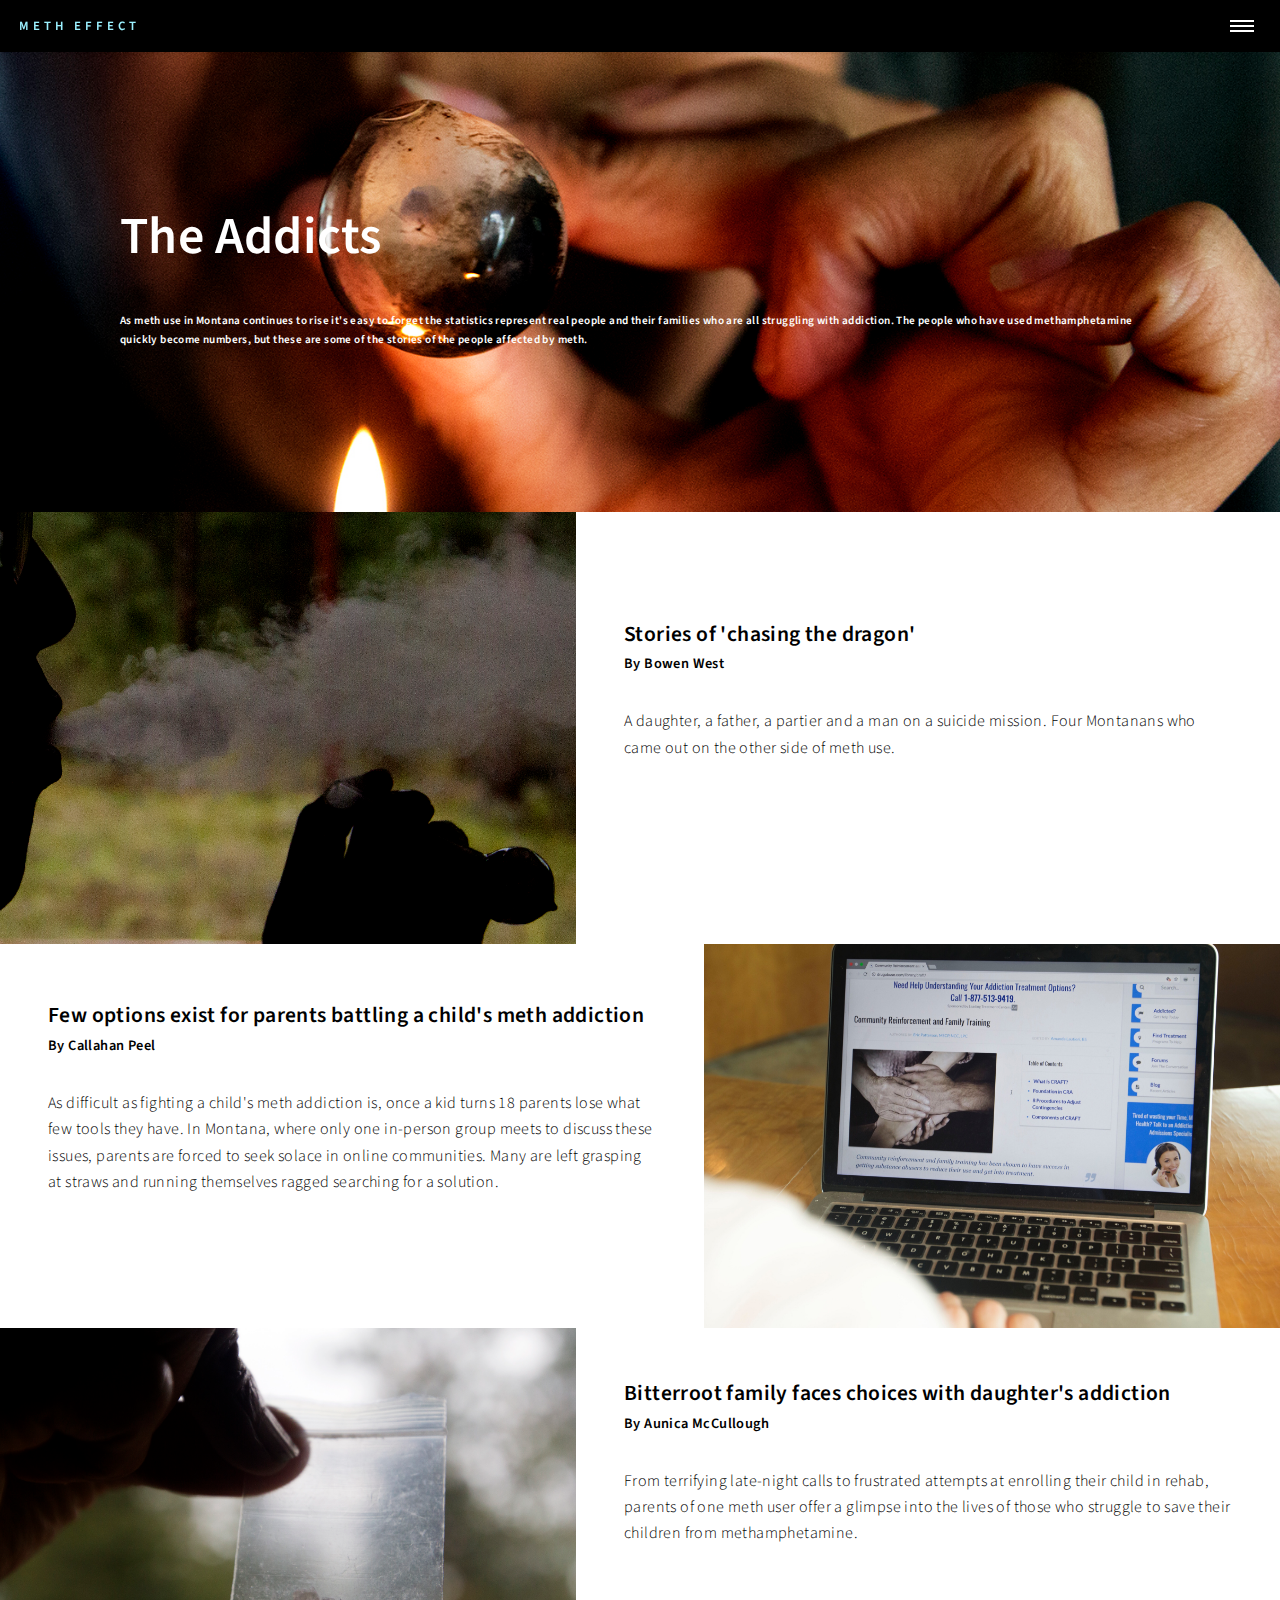
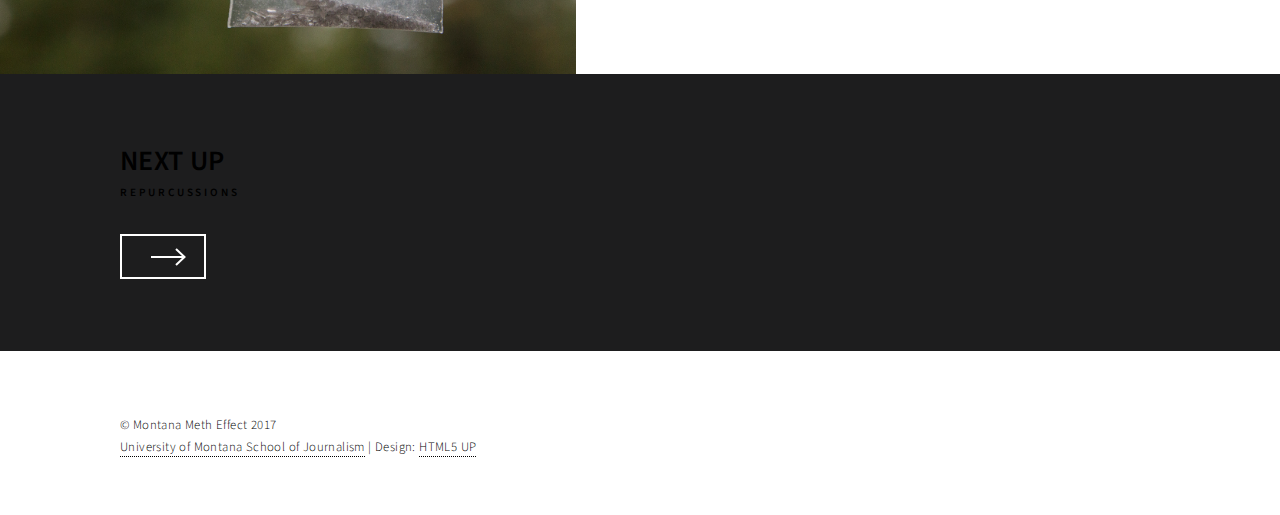
==== commit 2b7a514e: "Add files via upload" ====
--- a/Addicts.html
+++ b/Addicts.html
@@ -30,15 +30,24 @@
 					</header>
 
 				<!-- Menu -->
+					<!-- Header -->
+					<header id="header">
+						<a href="index.html" class="logo"><span>Meth Effect</span></a>
+						<nav>
+							<a href="#menu" class="white">Menu</a>
+						</nav>
+					</header>
+
+				<!-- Menu -->
 					<nav id="menu">
 						<ul class="links">
-							<li><a href="index.html">Home</a></li>
-							<li><a href="landing.html">About</a></li>
-							<li><a href="generic.html">Contact</a></li>
-							<li><a href="Production.html">Production</a></li>
-							<li><a href="Addicts.html">The Addicts</a></li>
-							<li><a href="Repurcussions.html">Repurcussions</a></li>
-							<li><a href="Solutions.html">Seeking Solutions</a></li>
+							<li style="color:white;"><a href="index.html">Home</a></li>
+							<li style="color:white;"><a href="#two">About</a></li>
+							<li style="color:white;"><a href="#newContact">Contact</a></li>
+							<li style="color:white;"><a href="Production.html">Production</a></li>
+							<li style="color:white;"><a href="Addicts.html">The Addicts</a></li>
+							<li style="color:white;"><a href="Repercussions.html">Repercussions</a></li>
+							<li style="color:white;"><a href="Solutions.html">Seeking Solutions</a></li>
 						</ul>
 					</nav>
 
@@ -143,20 +152,22 @@
 
 
 				<!-- Footer -->
+					<!-- Footer -->
 					<footer id="footer">
 						<div class="inner">
-							<ul class="icons">
-								<li><a href="http://www.twitter.com/mtmetheffect" class="icon alt fa-twitter"><span class="label">Twitter</span></a></li>
-								<li><a href="http://facebook.com/mtmetheffect" class="icon alt fa-facebook"><span class="label">Facebook</span></a></li>
-								<li><a href="http://instagram.com/mtmetheffect" class="icon alt fa-instagram"><span class="label">Instagram</span></a></li>
-								
-							</ul>
-							<ul class="copyright">
-								<li>&copy; The Meth Effect</li><li>Design: <a href="https://html5up.net">HTML5 UP</a></li>
-							</ul>
+							<div class="container">
+								<div class="row">
+									<div class="span6 offset3">
+										<p class="copyright">
+											&copy; Montana Meth Effect 2017 <br />
+											<a href="http://jour.umt.edu/">University of Montana School of Journalism</a> | Design: <a href="https://html5up.net">HTML5 UP</a>
+										</p>
+									</div>
+								</div>
+							</div>
+
 						</div>
 					</footer>
-
 			</div>
 
 		<!-- Scripts -->
